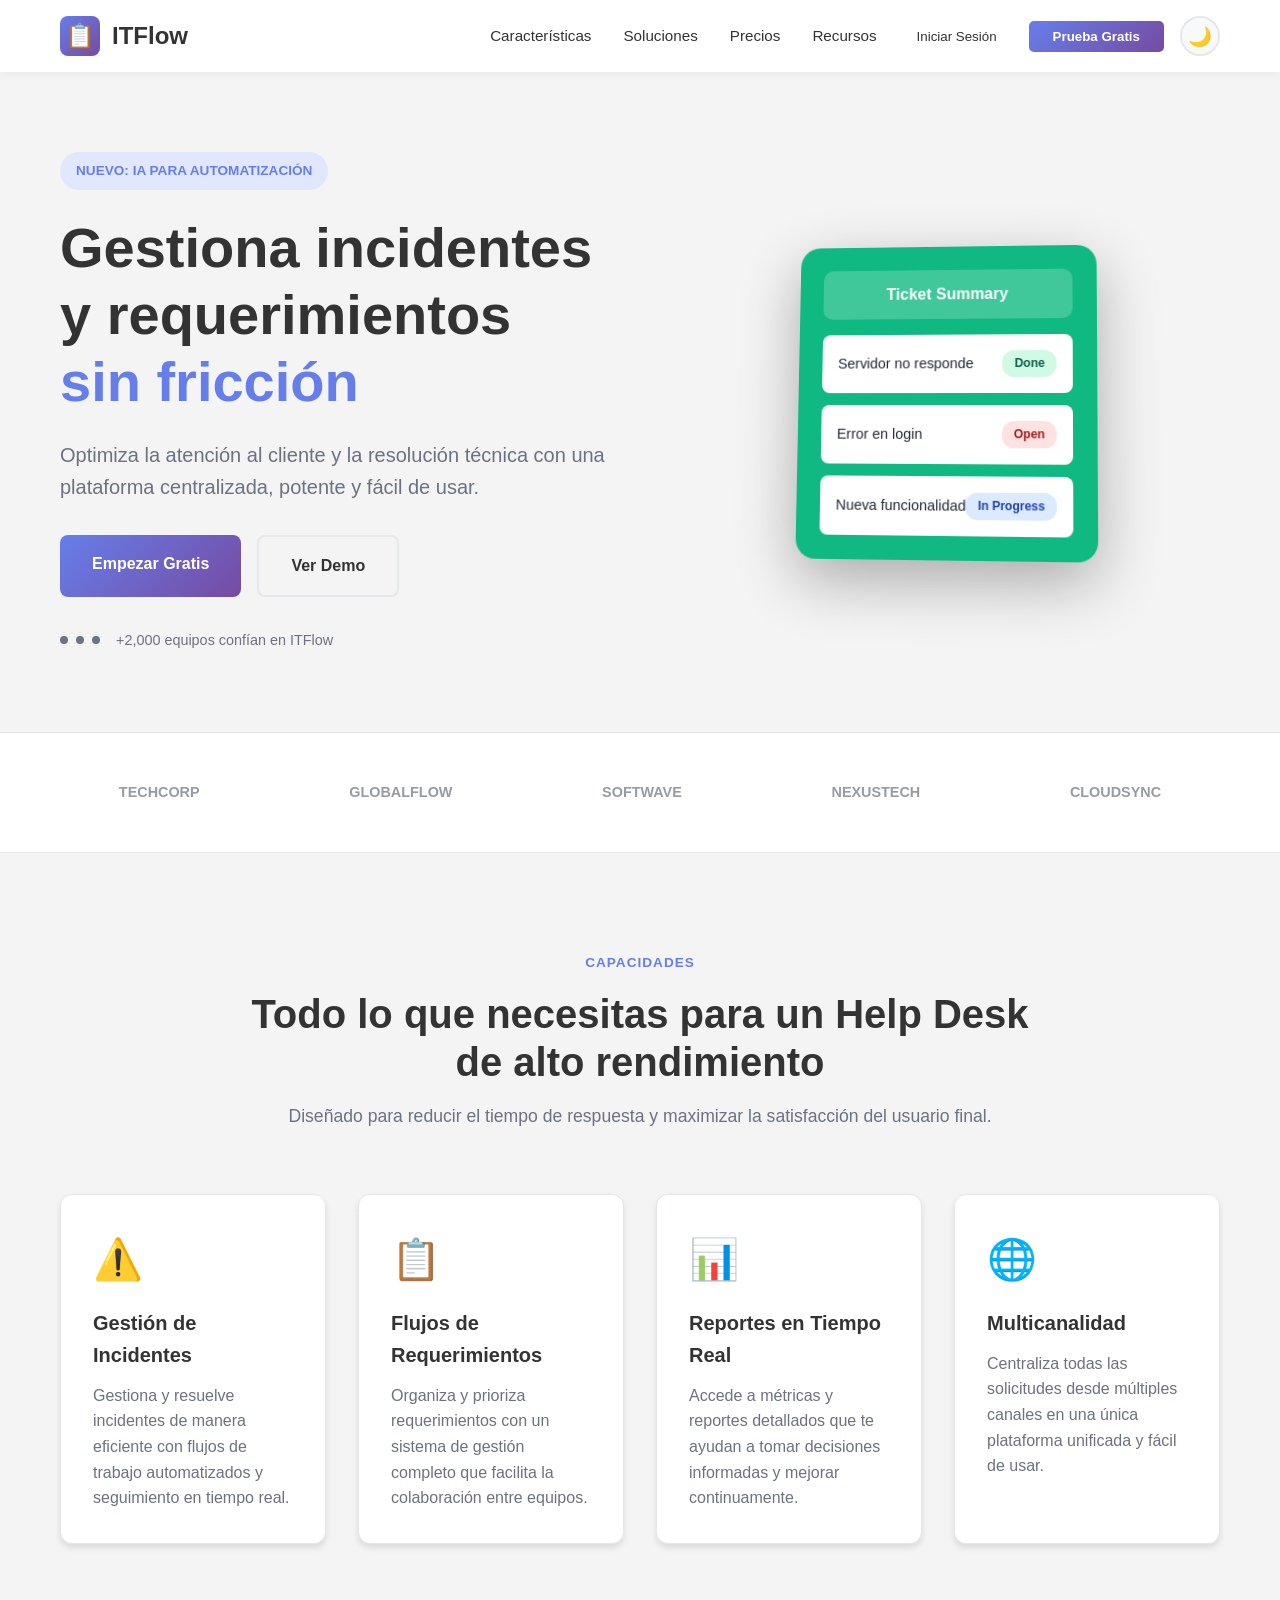
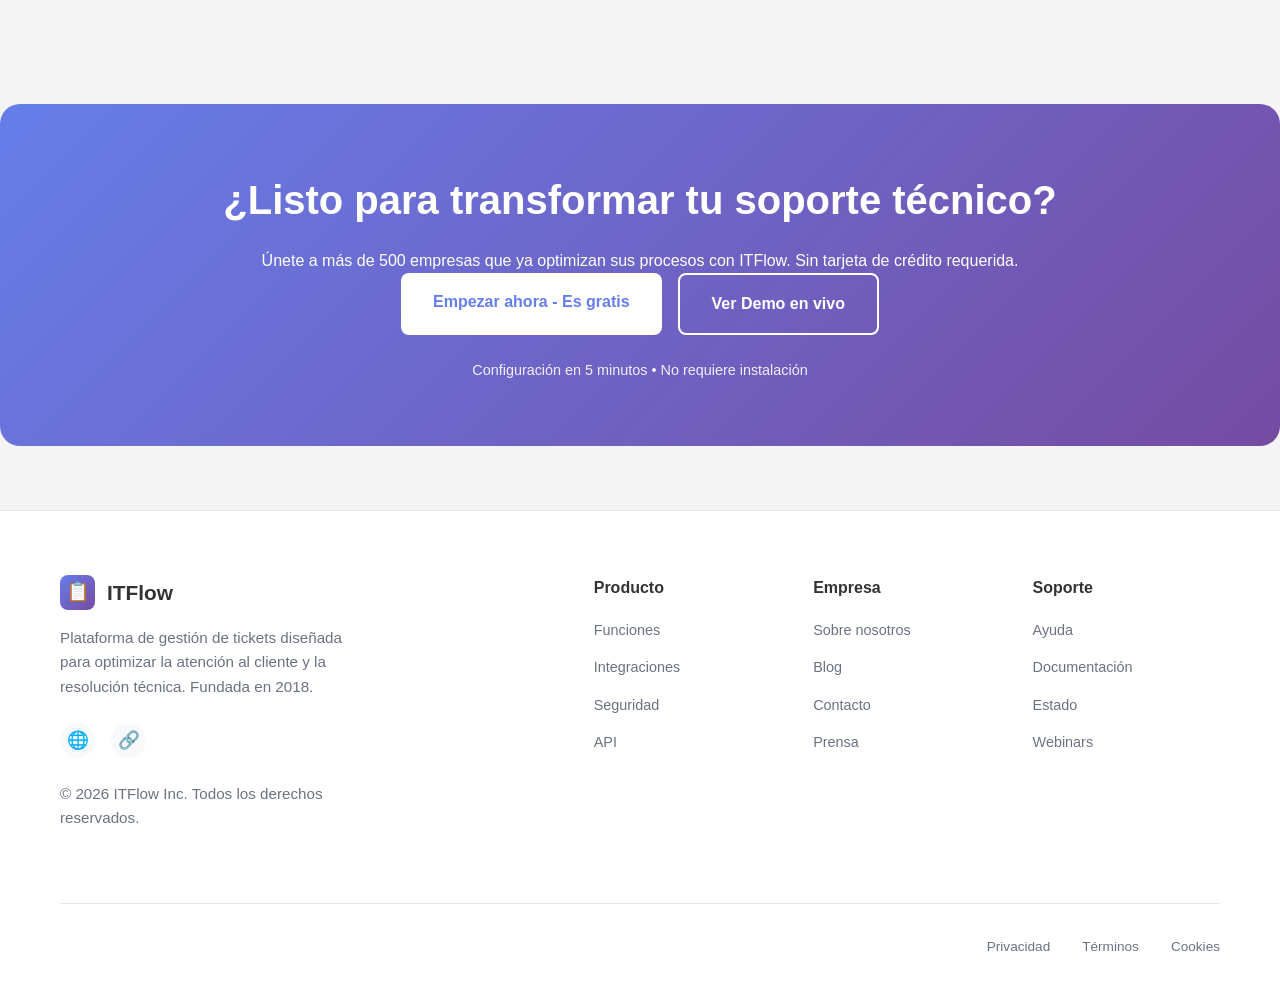
==== index.html @ 1ed4dab4 "first commit" ====
<!DOCTYPE html>
<html lang="es">
<head>
    <!-- Meta tags básicos -->
    <meta charset="UTF-8">
    <meta name="viewport" content="width=device-width, initial-scale=1.0">
    <meta name="description" content="ITFlow - Plataforma de gestión de tickets para incidentes y requerimientos. Optimiza tu soporte técnico con IA y automatización.">
    <meta name="keywords" content="tickets, incidentes, requerimientos, soporte técnico, help desk, itflow">
    <meta name="author" content="ITFlow">
    <title>ITFlow - Gestión de Tickets sin Fricción</title>
    <link rel="stylesheet" href="styles.css">
</head>
<body>
    <!-- Encabezado con menú -->
    <header>
        <div class="container">
            <div class="logo">
                <div class="logo-icon">📋</div>
                <h1>ITFlow</h1>
            </div>
            <nav>
                <ul class="menu">
                    <li><a href="#capacidades">Características</a></li>
                    <li><a href="#soluciones">Soluciones</a></li>
                    <li><a href="#precios">Precios</a></li>
                    <li><a href="#recursos">Recursos</a></li>
                </ul>
                <div class="header-actions">
                    <button class="btn-login">Iniciar Sesión</button>
                    <button class="btn-trial">Prueba Gratis</button>
                    <button id="theme-toggle" class="theme-toggle" aria-label="Cambiar tema">
                        <span id="theme-icon">🌙</span>
                    </button>
                </div>
            </nav>
        </div>
    </header>

    <!-- Cuerpo principal -->
    <main>
        <!-- Sección de inicio/landing -->
        <section id="inicio" class="hero">
            <div class="container">
                <div class="hero-content">
                    <div class="hero-text">
                        <span class="hero-badge">NUEVO: IA PARA AUTOMATIZACIÓN</span>
                        <h1>Gestiona incidentes y requerimientos <span class="highlight">sin fricción</span></h1>
                        <p class="hero-description">Optimiza la atención al cliente y la resolución técnica con una plataforma centralizada, potente y fácil de usar.</p>
                        <div class="hero-buttons">
                            <a href="#precios" class="btn-primary">Empezar Gratis</a>
                            <a href="#soluciones" class="btn-secondary">Ver Demo</a>
                        </div>
                        <div class="hero-testimonial">
                            <div class="testimonial-dots">
                                <span></span><span></span><span></span>
                            </div>
                            <p>+2,000 equipos confían en ITFlow</p>
                        </div>
                    </div>
                    <div class="hero-visual">
                        <div class="mockup-container">
                            <div class="mockup-screen">
                                <div class="mockup-header">Ticket Summary</div>
                                <div class="mockup-content">
                                    <div class="mockup-item">
                                        <span class="mockup-title">Servidor no responde</span>
                                        <span class="mockup-status done">Done</span>
                                    </div>
                                    <div class="mockup-item">
                                        <span class="mockup-title">Error en login</span>
                                        <span class="mockup-status open">Open</span>
                                    </div>
                                    <div class="mockup-item">
                                        <span class="mockup-title">Nueva funcionalidad</span>
                                        <span class="mockup-status in-progress">In Progress</span>
                                    </div>
                                </div>
                            </div>
                        </div>
                    </div>
                </div>
            </div>
        </section>

        <!-- Sección de logos de clientes -->
        <section class="clients-section">
            <div class="container">
                <div class="clients-logos">
                    <span>TECHCORP</span>
                    <span>GLOBALFLOW</span>
                    <span>SOFTWAVE</span>
                    <span>NEXUSTECH</span>
                    <span>CLOUDSYNC</span>
                </div>
            </div>
        </section>

        <!-- Sección de capacidades -->
        <section id="capacidades" class="capabilities-section">
            <div class="container">
                <div class="section-header">
                    <span class="section-label">CAPACIDADES</span>
                    <h2>Todo lo que necesitas para un Help Desk de alto rendimiento</h2>
                    <p class="section-subtitle">Diseñado para reducir el tiempo de respuesta y maximizar la satisfacción del usuario final.</p>
                </div>
                <div class="capabilities-grid">
                    <div class="capability-card">
                        <div class="capability-icon">⚠️</div>
                        <h3>Gestión de Incidentes</h3>
                        <p>Gestiona y resuelve incidentes de manera eficiente con flujos de trabajo automatizados y seguimiento en tiempo real.</p>
                    </div>
                    <div class="capability-card">
                        <div class="capability-icon">📋</div>
                        <h3>Flujos de Requerimientos</h3>
                        <p>Organiza y prioriza requerimientos con un sistema de gestión completo que facilita la colaboración entre equipos.</p>
                    </div>
                    <div class="capability-card">
                        <div class="capability-icon">📊</div>
                        <h3>Reportes en Tiempo Real</h3>
                        <p>Accede a métricas y reportes detallados que te ayudan a tomar decisiones informadas y mejorar continuamente.</p>
                    </div>
                    <div class="capability-card">
                        <div class="capability-icon">🌐</div>
                        <h3>Multicanalidad</h3>
                        <p>Centraliza todas las solicitudes desde múltiples canales en una única plataforma unificada y fácil de usar.</p>
                    </div>
                </div>
            </div>
        </section>

        <!-- Banner CTA -->
        <section class="cta-banner">
            <div class="container">
                <h2>¿Listo para transformar tu soporte técnico?</h2>
                <p>Únete a más de 500 empresas que ya optimizan sus procesos con ITFlow. Sin tarjeta de crédito requerida.</p>
                <div class="cta-buttons">
                    <a href="#precios" class="btn-cta-primary">Empezar ahora - Es gratis</a>
                    <a href="#soluciones" class="btn-cta-secondary">Ver Demo en vivo</a>
                </div>
                <p class="cta-note">Configuración en 5 minutos • No requiere instalación</p>
            </div>
        </section>

    </main>

    <!-- Pie de página -->
    <footer>
        <div class="container">
            <div class="footer-content">
                <div class="footer-brand">
                    <div class="footer-logo">
                        <div class="logo-icon">📋</div>
                        <h3>ITFlow</h3>
                    </div>
                    <p>Plataforma de gestión de tickets diseñada para optimizar la atención al cliente y la resolución técnica. Fundada en 2018.</p>
                    <div class="footer-social">
                        <span>🌐</span>
                        <span>🔗</span>
                    </div>
                    <p class="footer-copyright">&copy; <span id="current-year">2024</span> ITFlow Inc. Todos los derechos reservados.</p>
                </div>
                <div class="footer-links">
                    <div class="footer-column">
                        <h4>Producto</h4>
                        <ul>
                            <li><a href="#capacidades">Funciones</a></li>
                            <li><a href="#soluciones">Integraciones</a></li>
                            <li><a href="#precios">Seguridad</a></li>
                            <li><a href="#recursos">API</a></li>
                        </ul>
                    </div>
                    <div class="footer-column">
                        <h4>Empresa</h4>
                        <ul>
                            <li><a href="#inicio">Sobre nosotros</a></li>
                            <li><a href="#soluciones">Blog</a></li>
                            <li><a href="#precios">Contacto</a></li>
                            <li><a href="#recursos">Prensa</a></li>
                        </ul>
                    </div>
                    <div class="footer-column">
                        <h4>Soporte</h4>
                        <ul>
                            <li><a href="#inicio">Ayuda</a></li>
                            <li><a href="#soluciones">Documentación</a></li>
                            <li><a href="#recursos">Estado</a></li>
                            <li><a href="#soluciones">Webinars</a></li>
                        </ul>
                    </div>
                </div>
            </div>
            <div class="footer-bottom">
                <a href="#">Privacidad</a>
                <a href="#">Términos</a>
                <a href="#">Cookies</a>
            </div>
        </div>
    </footer>
    <script src="theme.js"></script>
</body>
</html>
---- styles.css ----
/* Reset y estilos básicos */
* {
    margin: 0;
    padding: 0;
    box-sizing: border-box;
}

/* Variables CSS para tema claro (light) */
:root {
    --bg-primary: #f4f4f4;
    --bg-secondary: #ffffff;
    --bg-tertiary: #f8f9fa;
    --text-primary: #333333;
    --text-secondary: #6b7280;
    --border-color: #e5e7eb;
    --shadow: rgba(0, 0, 0, 0.1);
    --header-gradient: linear-gradient(135deg, #667eea 0%, #764ba2 100%);
    --card-bg: #f8f9fa;
    --table-header-bg: linear-gradient(135deg, #667eea 0%, #764ba2 100%);
    --table-row-even: #f9fafb;
    --table-row-hover: #f3f4f6;
    --table-footer-bg: #f3f4f6;
}

/* Variables CSS para tema oscuro (dark) */
body.dark-mode {
    --bg-primary: #1a1a1a;
    --bg-secondary: #2d2d2d;
    --bg-tertiary: #3a3a3a;
    --text-primary: #e5e5e5;
    --text-secondary: #a0a0a0;
    --border-color: #404040;
    --shadow: rgba(0, 0, 0, 0.5);
    --header-gradient: linear-gradient(135deg, #4c1d95 0%, #581c87 100%);
    --card-bg: #2d2d2d;
    --table-header-bg: linear-gradient(135deg, #4c1d95 0%, #581c87 100%);
    --table-row-even: #252525;
    --table-row-hover: #353535;
    --table-footer-bg: #252525;
}

body {
    font-family: 'Segoe UI', Tahoma, Geneva, Verdana, sans-serif;
    line-height: 1.6;
    color: var(--text-primary);
    background-color: var(--bg-primary);
    transition: background-color 0.3s ease, color 0.3s ease;
}

.container {
    max-width: 1200px;
    margin: 0 auto;
    padding: 0 20px;
}

/* Encabezado con menú */
header {
    background: white;
    color: var(--text-primary);
    padding: 1rem 0;
    box-shadow: 0 2px 10px rgba(0, 0, 0, 0.05);
    position: sticky;
    top: 0;
    z-index: 1000;
    transition: background 0.3s ease, box-shadow 0.3s ease;
}

body.dark-mode header {
    background: var(--bg-secondary);
    box-shadow: 0 2px 10px rgba(0, 0, 0, 0.3);
}

header .container {
    display: flex;
    justify-content: space-between;
    align-items: center;
}

.logo {
    display: flex;
    align-items: center;
    gap: 0.75rem;
}

.logo-icon {
    width: 40px;
    height: 40px;
    background: linear-gradient(135deg, #667eea 0%, #764ba2 100%);
    border-radius: 8px;
    display: flex;
    align-items: center;
    justify-content: center;
    font-size: 1.5rem;
    color: white;
}

.logo h1 {
    font-size: 1.5rem;
    font-weight: 700;
    color: var(--text-primary);
    margin: 0;
}

nav {
    display: flex;
    align-items: center;
    gap: 1.5rem;
}

nav ul.menu {
    list-style: none;
    display: flex;
    gap: 2rem;
    margin: 0;
}

nav ul.menu li {
    display: inline-block;
}

nav ul.menu li a {
    color: var(--text-primary);
    text-decoration: none;
    font-weight: 500;
    font-size: 0.95rem;
    transition: color 0.3s;
}

nav ul.menu li a:hover {
    color: #667eea;
}

.header-actions {
    display: flex;
    align-items: center;
    gap: 1rem;
}

.btn-login {
    background: transparent;
    color: var(--text-primary);
    border: none;
    padding: 0.5rem 1rem;
    font-weight: 500;
    cursor: pointer;
    border-radius: 5px;
    transition: background-color 0.3s;
}

.btn-login:hover {
    background-color: var(--bg-tertiary);
}

.btn-trial {
    background: linear-gradient(135deg, #667eea 0%, #764ba2 100%);
    color: white;
    border: none;
    padding: 0.5rem 1.5rem;
    font-weight: 600;
    cursor: pointer;
    border-radius: 5px;
    transition: opacity 0.3s;
}

.btn-trial:hover {
    opacity: 0.9;
}

/* Botón de cambio de tema */
.theme-toggle {
    background: var(--bg-tertiary);
    border: 2px solid var(--border-color);
    color: var(--text-primary);
    border-radius: 50%;
    width: 40px;
    height: 40px;
    font-size: 1.2rem;
    cursor: pointer;
    display: flex;
    align-items: center;
    justify-content: center;
    transition: all 0.3s ease;
}

.theme-toggle:hover {
    background: var(--bg-primary);
    transform: scale(1.1);
}

.theme-toggle:active {
    transform: scale(0.95);
}

/* Cuerpo principal */
main {
    min-height: calc(100vh - 200px);
}

/* Sección Hero/Landing */
.hero {
    background: var(--bg-primary);
    padding: 5rem 0;
    transition: background 0.3s ease;
}

.hero-content {
    display: grid;
    grid-template-columns: 1fr 1fr;
    gap: 4rem;
    align-items: center;
}

.hero-text {
    text-align: left;
}

.hero-badge {
    display: inline-block;
    background: #e0e7ff;
    color: #667eea;
    padding: 0.5rem 1rem;
    border-radius: 20px;
    font-size: 0.85rem;
    font-weight: 600;
    margin-bottom: 1.5rem;
}

body.dark-mode .hero-badge {
    background: #4c1d95;
    color: #a78bfa;
}

.hero h1 {
    font-size: 3.5rem;
    font-weight: 800;
    line-height: 1.2;
    margin-bottom: 1.5rem;
    color: var(--text-primary);
}

.hero h1 .highlight {
    color: #667eea;
    display: block;
}

body.dark-mode .hero h1 .highlight {
    color: #a78bfa;
}

.hero-description {
    font-size: 1.25rem;
    color: var(--text-secondary);
    margin-bottom: 2rem;
    line-height: 1.6;
}

.hero-buttons {
    display: flex;
    gap: 1rem;
    margin-bottom: 2rem;
}

.btn-primary {
    display: inline-block;
    background: linear-gradient(135deg, #667eea 0%, #764ba2 100%);
    color: white;
    padding: 1rem 2rem;
    text-decoration: none;
    border-radius: 8px;
    font-weight: 600;
    transition: opacity 0.3s, transform 0.3s;
}

.btn-primary:hover {
    opacity: 0.9;
    transform: translateY(-2px);
}

.btn-secondary {
    display: inline-block;
    background: transparent;
    color: var(--text-primary);
    border: 2px solid var(--border-color);
    padding: 1rem 2rem;
    text-decoration: none;
    border-radius: 8px;
    font-weight: 600;
    transition: border-color 0.3s, background-color 0.3s;
}

.btn-secondary:hover {
    border-color: #667eea;
    background-color: var(--bg-tertiary);
}

.hero-testimonial {
    display: flex;
    align-items: center;
    gap: 1rem;
    color: var(--text-secondary);
    font-size: 0.9rem;
}

.testimonial-dots {
    display: flex;
    gap: 0.5rem;
}

.testimonial-dots span {
    width: 8px;
    height: 8px;
    border-radius: 50%;
    background: var(--text-secondary);
}

/* Hero Visual - Mockup */
.hero-visual {
    display: flex;
    justify-content: center;
    align-items: center;
}

.mockup-container {
    perspective: 1000px;
}

.mockup-screen {
    background: #10b981;
    border-radius: 20px;
    padding: 1.5rem;
    transform: rotateY(-5deg) rotateX(5deg);
    box-shadow: 0 20px 60px rgba(0, 0, 0, 0.3);
    width: 100%;
    max-width: 400px;
}

.mockup-header {
    background: rgba(255, 255, 255, 0.2);
    color: white;
    padding: 0.75rem;
    border-radius: 10px;
    font-weight: 600;
    margin-bottom: 1rem;
    text-align: center;
}

.mockup-content {
    display: flex;
    flex-direction: column;
    gap: 0.75rem;
}

.mockup-item {
    background: white;
    padding: 1rem;
    border-radius: 8px;
    display: flex;
    justify-content: space-between;
    align-items: center;
}

.mockup-title {
    font-weight: 500;
    color: #1f2937;
    font-size: 0.9rem;
}

.mockup-status {
    padding: 0.25rem 0.75rem;
    border-radius: 12px;
    font-size: 0.75rem;
    font-weight: 600;
}

.mockup-status.done {
    background: #d1fae5;
    color: #065f46;
}

.mockup-status.open {
    background: #fee2e2;
    color: #991b1b;
}

.mockup-status.in-progress {
    background: #dbeafe;
    color: #1e40af;
}

/* Sección de clientes */
.clients-section {
    padding: 3rem 0;
    background: var(--bg-secondary);
    border-top: 1px solid var(--border-color);
    border-bottom: 1px solid var(--border-color);
    transition: background 0.3s ease;
}

.clients-logos {
    display: flex;
    justify-content: space-around;
    align-items: center;
    flex-wrap: wrap;
    gap: 2rem;
}

.clients-logos span {
    color: var(--text-secondary);
    font-weight: 600;
    font-size: 0.9rem;
    opacity: 0.7;
    transition: opacity 0.3s;
}

.clients-logos span:hover {
    opacity: 1;
}

/* Sección de capacidades */
.capabilities-section {
    padding: 6rem 0;
    background: var(--bg-primary);
    transition: background 0.3s ease;
}

.section-header {
    text-align: center;
    max-width: 800px;
    margin: 0 auto 4rem;
}

.section-label {
    display: inline-block;
    color: #667eea;
    font-weight: 700;
    font-size: 0.85rem;
    letter-spacing: 1px;
    margin-bottom: 1rem;
    text-transform: uppercase;
}

body.dark-mode .section-label {
    color: #a78bfa;
}

.section-header h2 {
    font-size: 2.5rem;
    font-weight: 800;
    color: var(--text-primary);
    margin-bottom: 1rem;
    line-height: 1.2;
}

.section-subtitle {
    font-size: 1.1rem;
    color: var(--text-secondary);
    line-height: 1.6;
}

.capabilities-grid {
    display: grid;
    grid-template-columns: repeat(auto-fit, minmax(250px, 1fr));
    gap: 2rem;
}

.capability-card {
    background: var(--bg-secondary);
    padding: 2rem;
    border-radius: 12px;
    box-shadow: 0 4px 6px var(--shadow);
    transition: transform 0.3s, box-shadow 0.3s;
    border: 1px solid var(--border-color);
}

.capability-card:hover {
    transform: translateY(-5px);
    box-shadow: 0 8px 20px var(--shadow);
}

.capability-icon {
    font-size: 2.5rem;
    margin-bottom: 1rem;
}

.capability-card h3 {
    font-size: 1.25rem;
    font-weight: 700;
    color: var(--text-primary);
    margin-bottom: 0.75rem;
}

.capability-card p {
    color: var(--text-secondary);
    line-height: 1.6;
}

/* Banner CTA */
.cta-banner {
    background: linear-gradient(135deg, #667eea 0%, #764ba2 100%);
    color: white;
    padding: 4rem 0;
    text-align: center;
    margin: 4rem 0;
    border-radius: 20px;
    transition: background 0.3s ease;
}

body.dark-mode .cta-banner {
    background: linear-gradient(135deg, #4c1d95 0%, #581c87 100%);
}

.cta-banner h2 {
    font-size: 2.5rem;
    font-weight: 800;
    margin-bottom: 1rem;
}

.cta-banner > p {
    font-size: 1.1rem;
    margin-bottom: 2rem;
    opacity: 0.95;
}

.cta-buttons {
    display: flex;
    gap: 1rem;
    justify-content: center;
    margin-bottom: 1.5rem;
}

.btn-cta-primary {
    background: white;
    color: #667eea;
    padding: 1rem 2rem;
    border-radius: 8px;
    text-decoration: none;
    font-weight: 600;
    transition: transform 0.3s, opacity 0.3s;
}

.btn-cta-primary:hover {
    transform: translateY(-2px);
    opacity: 0.95;
}

.btn-cta-secondary {
    background: transparent;
    color: white;
    border: 2px solid white;
    padding: 1rem 2rem;
    border-radius: 8px;
    text-decoration: none;
    font-weight: 600;
    transition: background 0.3s, color 0.3s;
}

.btn-cta-secondary:hover {
    background: white;
    color: #667eea;
}

.cta-note {
    font-size: 0.9rem;
    opacity: 0.9;
    margin-top: 1rem;
}

/* Sección de información */
.info-section {
    padding: 4rem 0;
    background-color: var(--bg-secondary);
    transition: background-color 0.3s ease;
}

.info-section h2 {
    text-align: center;
    font-size: 2rem;
    margin-bottom: 3rem;
    color: #667eea;
    transition: color 0.3s ease;
}

body.dark-mode .info-section h2 {
    color: #a78bfa;
}

.cards {
    display: grid;
    grid-template-columns: repeat(auto-fit, minmax(300px, 1fr));
    gap: 2rem;
}

.card {
    background-color: var(--card-bg);
    padding: 2rem;
    border-radius: 10px;
    box-shadow: 0 4px 6px var(--shadow);
    transition: transform 0.3s, background-color 0.3s ease, box-shadow 0.3s ease;
    border: 1px solid var(--border-color);
}

.card:hover {
    transform: translateY(-5px);
}

.card h3 {
    color: #667eea;
    margin-bottom: 1rem;
    font-size: 1.5rem;
    transition: color 0.3s ease;
}

body.dark-mode .card h3 {
    color: #a78bfa;
}

.card ul {
    margin-top: 1rem;
    padding-left: 1.5rem;
}

.card ul li {
    margin-bottom: 0.5rem;
}

/* Sección de formulario */
.form-section {
    padding: 4rem 0;
    background-color: var(--bg-primary);
    transition: background-color 0.3s ease;
}

.form-section h2 {
    text-align: center;
    font-size: 2rem;
    margin-bottom: 2rem;
    color: #667eea;
    transition: color 0.3s ease;
}

body.dark-mode .form-section h2 {
    color: #a78bfa;
}

.ticket-form {
    max-width: 700px;
    margin: 0 auto;
    background-color: var(--bg-secondary);
    padding: 2rem;
    border-radius: 10px;
    box-shadow: 0 4px 6px var(--shadow);
    transition: background-color 0.3s ease, box-shadow 0.3s ease;
    border: 1px solid var(--border-color);
}

.form-group {
    margin-bottom: 1.5rem;
}

.form-group label {
    display: block;
    margin-bottom: 0.5rem;
    font-weight: 600;
    color: var(--text-primary);
    transition: color 0.3s ease;
}

.form-group input[type="text"],
.form-group input[type="email"],
.form-group input[type="date"],
.form-group input[type="file"],
.form-group select,
.form-group textarea {
    width: 100%;
    padding: 0.75rem;
    border: 2px solid var(--border-color);
    border-radius: 5px;
    font-size: 1rem;
    font-family: inherit;
    transition: border-color 0.3s, background-color 0.3s ease, color 0.3s ease;
    background-color: var(--bg-secondary);
    color: var(--text-primary);
}

.form-group input:focus,
.form-group select:focus,
.form-group textarea:focus {
    outline: none;
    border-color: #667eea;
}

body.dark-mode .form-group input:focus,
body.dark-mode .form-group select:focus,
body.dark-mode .form-group textarea:focus {
    border-color: #a78bfa;
}

.form-group textarea {
    resize: vertical;
}

.form-group input[type="checkbox"] {
    width: auto;
    margin-right: 0.5rem;
}

.form-buttons {
    display: flex;
    gap: 1rem;
    justify-content: center;
    margin-top: 2rem;
}

.btn-submit {
    background-color: #667eea;
    color: white;
    padding: 0.75rem 2rem;
    border: none;
    border-radius: 5px;
    font-size: 1rem;
    font-weight: bold;
    cursor: pointer;
    transition: background-color 0.3s;
}

.btn-submit:hover {
    background-color: #5568d3;
}

.btn-reset {
    background-color: #6b7280;
    color: white;
    padding: 0.75rem 2rem;
    border: none;
    border-radius: 5px;
    font-size: 1rem;
    font-weight: bold;
    cursor: pointer;
    transition: background-color 0.3s;
}

.btn-reset:hover {
    background-color: #4b5563;
}

/* Sección de tabla */
.table-section {
    padding: 4rem 0;
    background-color: white;
}

.table-section h2 {
    text-align: center;
    font-size: 2rem;
    margin-bottom: 2rem;
    color: #667eea;
}

.tickets-table {
    width: 100%;
    border-collapse: collapse;
    margin: 0 auto;
    background-color: white;
    box-shadow: 0 4px 6px rgba(0,0,0,0.1);
    border-radius: 10px;
    overflow: hidden;
}

.tickets-table thead {
    background: linear-gradient(135deg, #667eea 0%, #764ba2 100%);
    color: white;
}

.tickets-table th {
    padding: 1rem;
    text-align: left;
    font-weight: 600;
    text-transform: uppercase;
    font-size: 0.9rem;
}

.tickets-table tbody tr {
    border-bottom: 1px solid var(--border-color);
    transition: background-color 0.3s;
    background-color: var(--bg-secondary);
}

.tickets-table tbody tr:hover {
    background-color: var(--table-row-hover) !important;
}

.tickets-table tbody tr:nth-child(even) {
    background-color: var(--table-row-even);
}

.tickets-table tbody tr:nth-child(even):hover {
    background-color: var(--table-row-hover) !important;
}

.tickets-table td {
    padding: 1rem;
    color: var(--text-primary);
    transition: color 0.3s ease;
}

.tickets-table tfoot {
    background-color: var(--table-footer-bg);
    font-weight: bold;
    transition: background-color 0.3s ease;
}

.tickets-table tfoot td {
    text-align: center;
    color: #667eea;
    transition: color 0.3s ease;
}

body.dark-mode .tickets-table tfoot td {
    color: #a78bfa;
}

/* Clases para prioridades */
.prioridad-critica {
    color: #dc2626;
    font-weight: bold;
}

.prioridad-alta {
    color: #ea580c;
    font-weight: bold;
}

.prioridad-media {
    color: #ca8a04;
    font-weight: bold;
}

.prioridad-baja {
    color: #16a34a;
    font-weight: bold;
}

/* Clases para estados */
.estado-abierto {
    background-color: #fef3c7;
    color: #92400e;
    padding: 0.25rem 0.75rem;
    border-radius: 20px;
    display: inline-block;
    font-weight: 600;
}

.estado-en-proceso {
    background-color: #dbeafe;
    color: #1e40af;
    padding: 0.25rem 0.75rem;
    border-radius: 20px;
    display: inline-block;
    font-weight: 600;
}

.estado-resuelto {
    background-color: #d1fae5;
    color: #065f46;
    padding: 0.25rem 0.75rem;
    border-radius: 20px;
    display: inline-block;
    font-weight: 600;
}

.estado-pendiente {
    background-color: #f3f4f6;
    color: #374151;
    padding: 0.25rem 0.75rem;
    border-radius: 20px;
    display: inline-block;
    font-weight: 600;
}

body.dark-mode .estado-pendiente {
    background-color: #404040;
    color: #d1d5db;
}

/* Sección multimedia */
.multimedia-section {
    padding: 4rem 0;
    background-color: var(--bg-primary);
    transition: background-color 0.3s ease;
}

.multimedia-section h2 {
    text-align: center;
    font-size: 2rem;
    margin-bottom: 2rem;
    color: #667eea;
    transition: color 0.3s ease;
}

body.dark-mode .multimedia-section h2 {
    color: #a78bfa;
}

.multimedia-content {
    display: grid;
    grid-template-columns: repeat(auto-fit, minmax(300px, 1fr));
    gap: 2rem;
}

.media-item {
    background-color: var(--bg-secondary);
    padding: 2rem;
    border-radius: 10px;
    box-shadow: 0 4px 6px var(--shadow);
    text-align: center;
    transition: background-color 0.3s ease, box-shadow 0.3s ease;
    border: 1px solid var(--border-color);
}

.media-item h3 {
    color: #667eea;
    margin-bottom: 1rem;
    transition: color 0.3s ease;
}

body.dark-mode .media-item h3 {
    color: #a78bfa;
}

.media-image {
    width: 100%;
    max-width: 400px;
    height: auto;
    border-radius: 10px;
    margin: 1rem 0;
    box-shadow: 0 4px 6px rgba(0,0,0,0.1);
}

.media-video {
    width: 100%;
    max-width: 400px;
    height: auto;
    border-radius: 10px;
    margin: 1rem 0;
    box-shadow: 0 4px 6px rgba(0,0,0,0.1);
}

.media-audio {
    width: 100%;
    max-width: 400px;
    margin: 1rem 0;
}

.media-item p {
    margin-top: 1rem;
    color: var(--text-secondary);
    transition: color 0.3s ease;
}

/* Pie de página */
footer {
    background: var(--bg-secondary);
    color: var(--text-primary);
    padding: 4rem 0 2rem;
    margin-top: 4rem;
    border-top: 1px solid var(--border-color);
    transition: background 0.3s ease;
}

.footer-content {
    display: grid;
    grid-template-columns: 1.5fr 2fr;
    gap: 4rem;
    margin-bottom: 3rem;
}

.footer-brand {
    max-width: 300px;
}

.footer-logo {
    display: flex;
    align-items: center;
    gap: 0.75rem;
    margin-bottom: 1rem;
}

.footer-logo .logo-icon {
    width: 35px;
    height: 35px;
    background: linear-gradient(135deg, #667eea 0%, #764ba2 100%);
    border-radius: 8px;
    display: flex;
    align-items: center;
    justify-content: center;
    font-size: 1.2rem;
    color: white;
}

.footer-logo h3 {
    font-size: 1.3rem;
    font-weight: 700;
    color: var(--text-primary);
    margin: 0;
}

.footer-brand > p {
    color: var(--text-secondary);
    line-height: 1.6;
    margin-bottom: 1.5rem;
    font-size: 0.95rem;
}

.footer-social {
    display: flex;
    gap: 1rem;
    margin-bottom: 1.5rem;
}

.footer-social span {
    width: 35px;
    height: 35px;
    border-radius: 50%;
    background: var(--bg-tertiary);
    display: flex;
    align-items: center;
    justify-content: center;
    cursor: pointer;
    transition: background 0.3s;
    font-size: 1.1rem;
}

.footer-social span:hover {
    background: var(--border-color);
}

.footer-copyright {
    color: var(--text-secondary);
    font-size: 0.85rem;
    margin: 0;
}

.footer-links {
    display: grid;
    grid-template-columns: repeat(3, 1fr);
    gap: 2rem;
}

.footer-column h4 {
    font-size: 1rem;
    font-weight: 700;
    color: var(--text-primary);
    margin-bottom: 1rem;
}

.footer-column ul {
    list-style: none;
}

.footer-column ul li {
    margin-bottom: 0.75rem;
}

.footer-column ul li a {
    color: var(--text-secondary);
    text-decoration: none;
    font-size: 0.9rem;
    transition: color 0.3s;
}

.footer-column ul li a:hover {
    color: #667eea;
}

body.dark-mode .footer-column ul li a:hover {
    color: #a78bfa;
}

.footer-bottom {
    display: flex;
    justify-content: flex-end;
    gap: 2rem;
    padding-top: 2rem;
    border-top: 1px solid var(--border-color);
}

.footer-bottom a {
    color: var(--text-secondary);
    text-decoration: none;
    font-size: 0.85rem;
    transition: color 0.3s;
}

.footer-bottom a:hover {
    color: #667eea;
}

body.dark-mode .footer-bottom a:hover {
    color: #a78bfa;
}

/* Responsive Design */
@media (max-width: 968px) {
    .hero-content {
        grid-template-columns: 1fr;
        text-align: center;
    }

    .hero-text {
        text-align: center;
    }

    .hero h1 {
        font-size: 2.5rem;
    }

    .footer-content {
        grid-template-columns: 1fr;
    }

    .footer-links {
        grid-template-columns: repeat(2, 1fr);
    }

    .capabilities-grid {
        grid-template-columns: repeat(2, 1fr);
    }

    .cta-buttons {
        flex-direction: column;
        align-items: center;
    }

    .btn-cta-primary,
    .btn-cta-secondary {
        width: 100%;
        max-width: 300px;
    }
}

@media (max-width: 768px) {
    header .container {
        flex-wrap: wrap;
    }

    nav {
        width: 100%;
        justify-content: space-between;
        margin-top: 1rem;
    }

    nav ul.menu {
        display: none;
    }

    .header-actions {
        gap: 0.5rem;
    }

    .btn-login,
    .btn-trial {
        font-size: 0.85rem;
        padding: 0.4rem 1rem;
    }

    .hero {
        padding: 3rem 0;
    }

    .hero h1 {
        font-size: 2rem;
    }

    .hero-description {
        font-size: 1rem;
    }

    .hero-buttons {
        flex-direction: column;
    }

    .hero-buttons a {
        width: 100%;
        text-align: center;
    }

    .clients-logos {
        flex-direction: column;
        gap: 1rem;
    }

    .section-header h2 {
        font-size: 2rem;
    }

    .capabilities-grid {
        grid-template-columns: 1fr;
    }

    .footer-links {
        grid-template-columns: 1fr;
    }

    .footer-bottom {
        flex-direction: column;
        align-items: flex-start;
        gap: 1rem;
    }

    .tickets-table {
        font-size: 0.9rem;
    }

    .tickets-table th,
    .tickets-table td {
        padding: 0.5rem;
    }

    .form-buttons {
        flex-direction: column;
    }

    .btn-submit,
    .btn-reset {
        width: 100%;
    }

    .cta-banner h2 {
        font-size: 1.8rem;
    }

    .cta-banner > p {
        font-size: 1rem;
    }
}
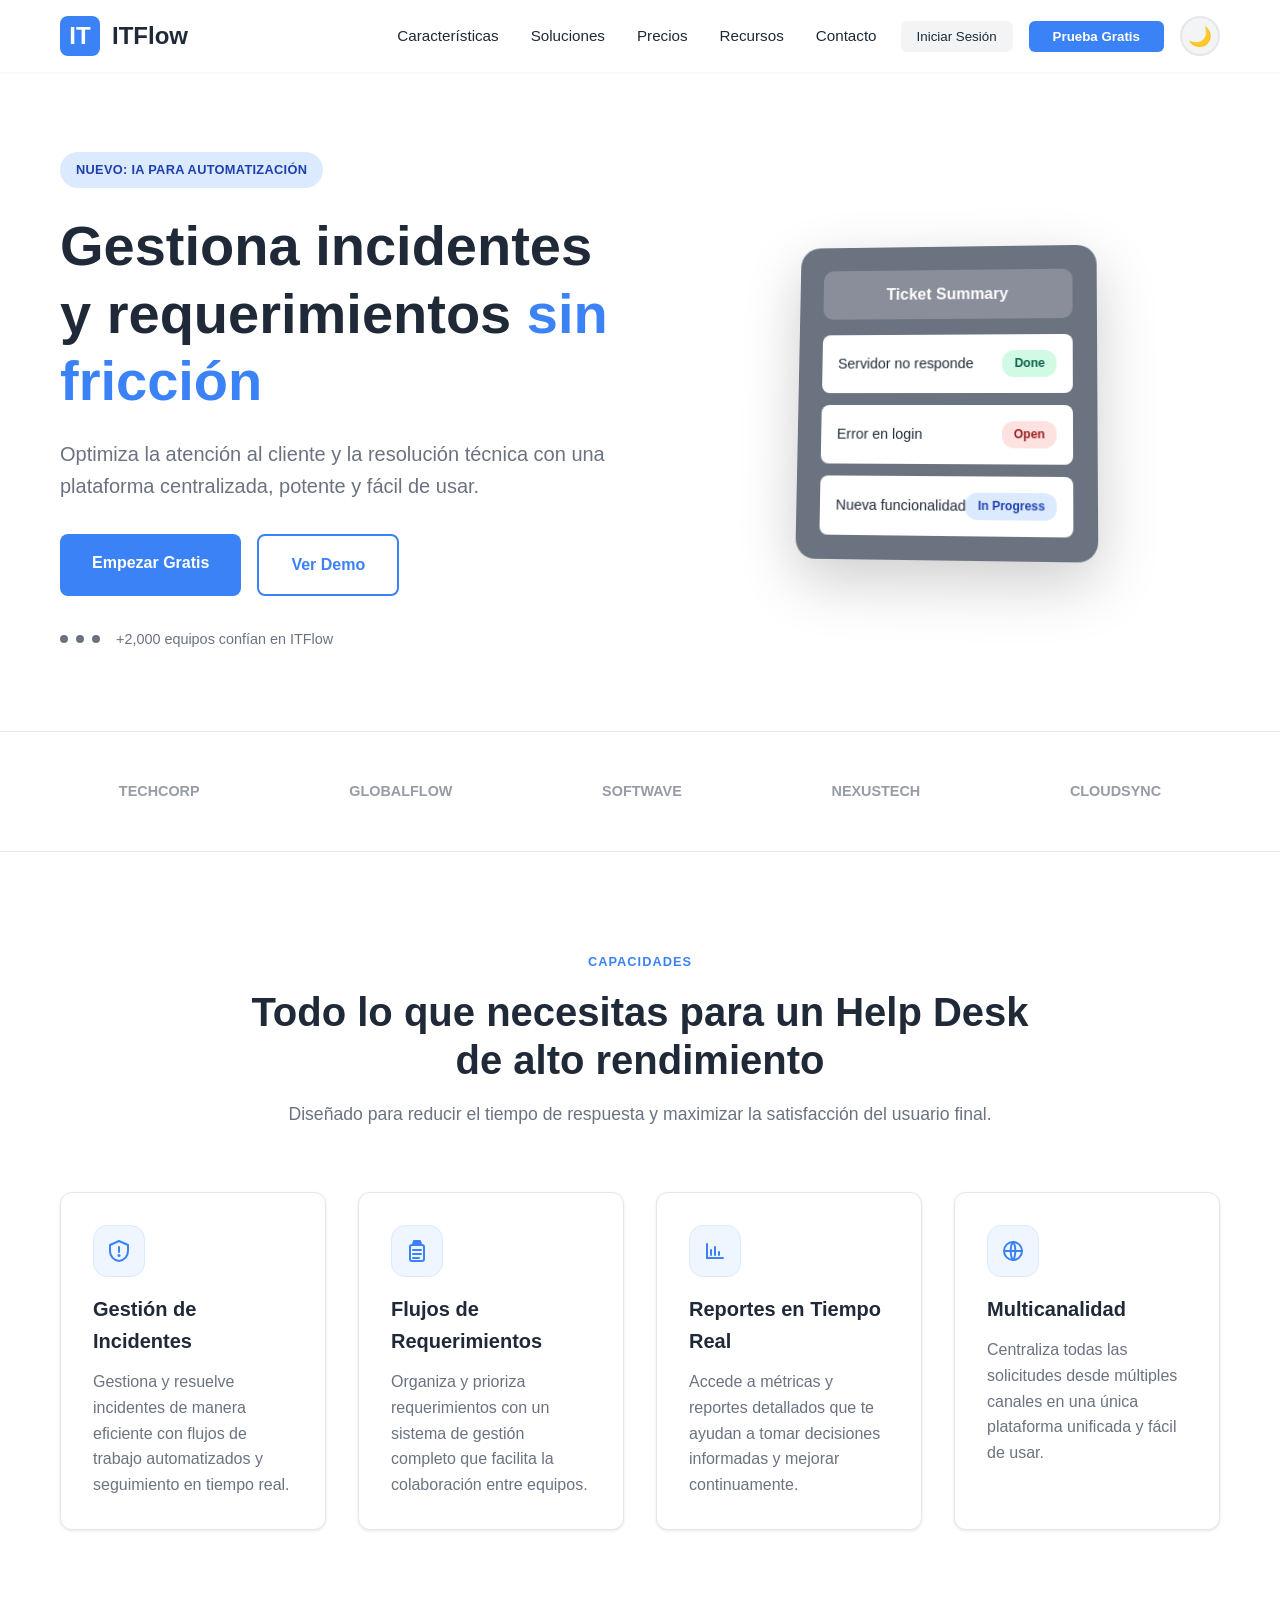
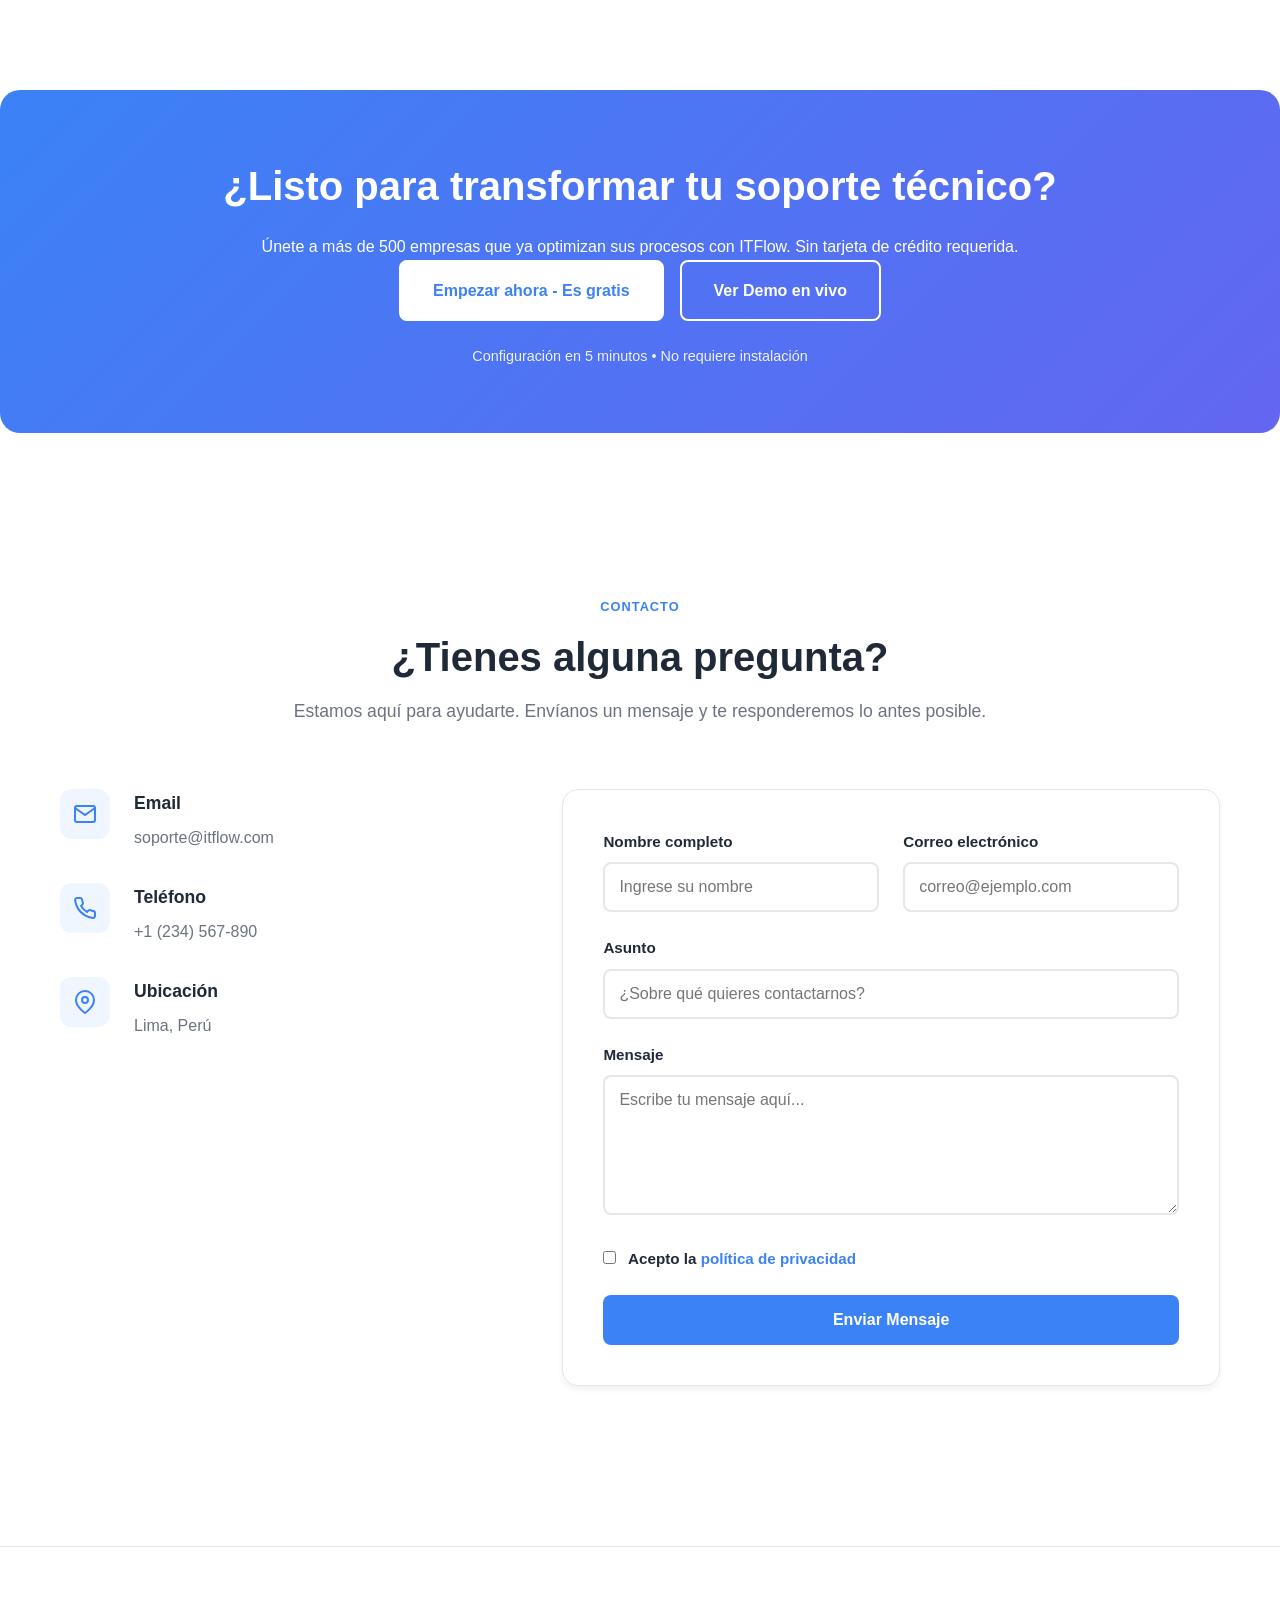
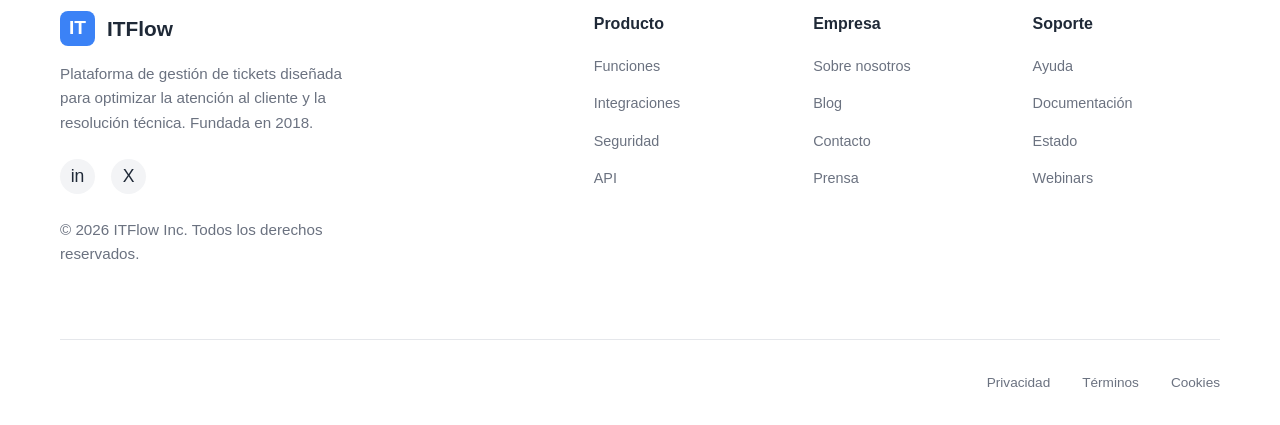
==== commit cd67dcc8: "feat: se agregó fomulario de contacto." ====
--- a/index.html
+++ b/index.html
@@ -1,7 +1,6 @@
 <!DOCTYPE html>
 <html lang="es">
 <head>
-    <!-- Meta tags básicos -->
     <meta charset="UTF-8">
     <meta name="viewport" content="width=device-width, initial-scale=1.0">
     <meta name="description" content="ITFlow - Plataforma de gestión de tickets para incidentes y requerimientos. Optimiza tu soporte técnico con IA y automatización.">
@@ -11,11 +10,10 @@
     <link rel="stylesheet" href="styles.css">
 </head>
 <body>
-    <!-- Encabezado con menú -->
     <header>
         <div class="container">
             <div class="logo">
-                <div class="logo-icon">📋</div>
+                <div class="logo-icon" aria-hidden="true">IT</div>
                 <h1>ITFlow</h1>
             </div>
             <nav>
@@ -24,6 +22,7 @@
                     <li><a href="#soluciones">Soluciones</a></li>
                     <li><a href="#precios">Precios</a></li>
                     <li><a href="#recursos">Recursos</a></li>
+                    <li><a href="#contacto">Contacto</a></li>
                 </ul>
                 <div class="header-actions">
                     <button class="btn-login">Iniciar Sesión</button>
@@ -36,9 +35,7 @@
         </div>
     </header>
 
-    <!-- Cuerpo principal -->
     <main>
-        <!-- Sección de inicio/landing -->
         <section id="inicio" class="hero">
             <div class="container">
                 <div class="hero-content">
@@ -105,22 +102,48 @@
                 </div>
                 <div class="capabilities-grid">
                     <div class="capability-card">
-                        <div class="capability-icon">⚠️</div>
+                        <div class="capability-icon" aria-hidden="true">
+                            <svg viewBox="0 0 24 24" role="img" focusable="false" aria-hidden="true">
+                                <path d="M12 2l9 4v6c0 5-3.5 9.5-9 10-5.5-.5-9-5-9-10V6l9-4z" fill="none" stroke="currentColor" stroke-width="2" stroke-linejoin="round"></path>
+                                <path d="M12 8v5" fill="none" stroke="currentColor" stroke-width="2" stroke-linecap="round"></path>
+                                <path d="M12 16.5h.01" fill="none" stroke="currentColor" stroke-width="3" stroke-linecap="round"></path>
+                            </svg>
+                        </div>
                         <h3>Gestión de Incidentes</h3>
                         <p>Gestiona y resuelve incidentes de manera eficiente con flujos de trabajo automatizados y seguimiento en tiempo real.</p>
                     </div>
                     <div class="capability-card">
-                        <div class="capability-icon">📋</div>
+                        <div class="capability-icon" aria-hidden="true">
+                            <svg viewBox="0 0 24 24" role="img" focusable="false" aria-hidden="true">
+                                <path d="M8 4h8" fill="none" stroke="currentColor" stroke-width="2" stroke-linecap="round"></path>
+                                <path d="M9 2h6v4H9V2z" fill="none" stroke="currentColor" stroke-width="2" stroke-linejoin="round"></path>
+                                <path d="M7 6h10a2 2 0 0 1 2 2v12a2 2 0 0 1-2 2H7a2 2 0 0 1-2-2V8a2 2 0 0 1 2-2z" fill="none" stroke="currentColor" stroke-width="2" stroke-linejoin="round"></path>
+                                <path d="M8 11h8M8 15h8M8 19h6" fill="none" stroke="currentColor" stroke-width="2" stroke-linecap="round"></path>
+                            </svg>
+                        </div>
                         <h3>Flujos de Requerimientos</h3>
                         <p>Organiza y prioriza requerimientos con un sistema de gestión completo que facilita la colaboración entre equipos.</p>
                     </div>
                     <div class="capability-card">
-                        <div class="capability-icon">📊</div>
+                        <div class="capability-icon" aria-hidden="true">
+                            <svg viewBox="0 0 24 24" role="img" focusable="false" aria-hidden="true">
+                                <path d="M4 19V5" fill="none" stroke="currentColor" stroke-width="2" stroke-linecap="round"></path>
+                                <path d="M4 19h16" fill="none" stroke="currentColor" stroke-width="2" stroke-linecap="round"></path>
+                                <path d="M8 16v-5M12 16V8M16 16v-3" fill="none" stroke="currentColor" stroke-width="2" stroke-linecap="round"></path>
+                            </svg>
+                        </div>
                         <h3>Reportes en Tiempo Real</h3>
                         <p>Accede a métricas y reportes detallados que te ayudan a tomar decisiones informadas y mejorar continuamente.</p>
                     </div>
                     <div class="capability-card">
-                        <div class="capability-icon">🌐</div>
+                        <div class="capability-icon" aria-hidden="true">
+                            <svg viewBox="0 0 24 24" role="img" focusable="false" aria-hidden="true">
+                                <path d="M12 21a9 9 0 1 0 0-18 9 9 0 0 0 0 18z" fill="none" stroke="currentColor" stroke-width="2"></path>
+                                <path d="M3 12h18" fill="none" stroke="currentColor" stroke-width="2" stroke-linecap="round"></path>
+                                <path d="M12 3c3 3 3 15 0 18" fill="none" stroke="currentColor" stroke-width="2" stroke-linecap="round"></path>
+                                <path d="M12 3c-3 3-3 15 0 18" fill="none" stroke="currentColor" stroke-width="2" stroke-linecap="round"></path>
+                            </svg>
+                        </div>
                         <h3>Multicanalidad</h3>
                         <p>Centraliza todas las solicitudes desde múltiples canales en una única plataforma unificada y fácil de usar.</p>
                     </div>
@@ -138,6 +161,83 @@
                     <a href="#soluciones" class="btn-cta-secondary">Ver Demo en vivo</a>
                 </div>
                 <p class="cta-note">Configuración en 5 minutos • No requiere instalación</p>
+            </div>
+        </section>
+
+        <!-- Sección de Contacto -->
+        <section id="contacto" class="contact-section">
+            <div class="container">
+                <div class="section-header">
+                    <span class="section-label">CONTACTO</span>
+                    <h2>¿Tienes alguna pregunta?</h2>
+                    <p class="section-subtitle">Estamos aquí para ayudarte. Envíanos un mensaje y te responderemos lo antes posible.</p>
+                </div>
+                <div class="contact-content">
+                    <div class="contact-info">
+                        <div class="info-item">
+                            <div class="info-icon">
+                                <svg viewBox="0 0 24 24" fill="none" stroke="currentColor" stroke-width="2">
+                                    <path d="M4 4h16c1.1 0 2 .9 2 2v12c0 1.1-.9 2-2 2H4c-1.1 0-2-.9-2-2V6c0-1.1.9-2 2-2z"></path>
+                                    <polyline points="22,6 12,13 2,6"></polyline>
+                                </svg>
+                            </div>
+                            <div>
+                                <h3>Email</h3>
+                                <p>soporte@itflow.com</p>
+                            </div>
+                        </div>
+                        <div class="info-item">
+                            <div class="info-icon">
+                                <svg viewBox="0 0 24 24" fill="none" stroke="currentColor" stroke-width="2">
+                                    <path d="M22 16.92v3a2 2 0 0 1-2.18 2 19.79 19.79 0 0 1-8.63-3.07 19.5 19.5 0 0 1-6-6 19.79 19.79 0 0 1-3.07-8.67A2 2 0 0 1 4.11 2h3a2 2 0 0 1 2 1.72 12.84 12.84 0 0 0 .7 2.81 2 2 0 0 1-.45 2.11L8.09 9.91a16 16 0 0 0 6 6l1.27-1.27a2 2 0 0 1 2.11-.45 12.84 12.84 0 0 0 2.81.7A2 2 0 0 1 22 16.92z"></path>
+                                </svg>
+                            </div>
+                            <div>
+                                <h3>Teléfono</h3>
+                                <p>+1 (234) 567-890</p>
+                            </div>
+                        </div>
+                        <div class="info-item">
+                            <div class="info-icon">
+                                <svg viewBox="0 0 24 24" fill="none" stroke="currentColor" stroke-width="2">
+                                    <path d="M21 10c0 7-9 13-9 13s-9-6-9-13a9 9 0 0 1 18 0z"></path>
+                                    <circle cx="12" cy="10" r="3"></circle>
+                                </svg>
+                            </div>
+                            <div>
+                                <h3>Ubicación</h3>
+                                <p>Lima, Perú</p>
+                            </div>
+                        </div>
+                    </div>
+                    <form class="contact-form" action="#" method="POST">
+                        <div class="form-row">
+                            <div class="form-group">
+                                <label for="nombre">Nombre completo</label>
+                                <input type="text" id="nombre" name="nombre" placeholder="Ingrese su nombre" required>
+                            </div>
+                            <div class="form-group">
+                                <label for="email-contacto">Correo electrónico</label>
+                                <input type="email" id="email-contacto" name="email-contacto" placeholder="correo@ejemplo.com" required>
+                            </div>
+                        </div>
+                        <div class="form-group">
+                            <label for="asunto">Asunto</label>
+                            <input type="text" id="asunto" name="asunto" placeholder="¿Sobre qué quieres contactarnos?" required>
+                        </div>
+                        <div class="form-group">
+                            <label for="mensaje">Mensaje</label>
+                            <textarea id="mensaje" name="mensaje" rows="6" placeholder="Escribe tu mensaje aquí..." required></textarea>
+                        </div>
+                        <div class="form-group">
+                            <label>
+                                <input type="checkbox" name="privacidad" required>
+                                Acepto la <a href="#">política de privacidad</a>
+                            </label>
+                        </div>
+                        <button type="submit" class="btn-submit-contact">Enviar Mensaje</button>
+                    </form>
+                </div>
             </div>
         </section>
 
@@ -149,13 +249,13 @@
             <div class="footer-content">
                 <div class="footer-brand">
                     <div class="footer-logo">
-                        <div class="logo-icon">📋</div>
+                        <div class="logo-icon" aria-hidden="true">IT</div>
                         <h3>ITFlow</h3>
                     </div>
                     <p>Plataforma de gestión de tickets diseñada para optimizar la atención al cliente y la resolución técnica. Fundada en 2018.</p>
                     <div class="footer-social">
-                        <span>🌐</span>
-                        <span>🔗</span>
+                        <span aria-hidden="true">in</span>
+                        <span aria-hidden="true">X</span>
                     </div>
                     <p class="footer-copyright">&copy; <span id="current-year">2024</span> ITFlow Inc. Todos los derechos reservados.</p>
                 </div>
@@ -196,6 +296,12 @@
             </div>
         </div>
     </footer>
+    
+    <!-- Botón para volver al inicio -->
+    <button id="scroll-to-top" class="scroll-to-top" aria-label="Volver al inicio">
+        <span>↑</span>
+    </button>
+    
     <script src="theme.js"></script>
 </body>
 </html>
--- a/styles.css
+++ b/styles.css
@@ -1,4 +1,3 @@
-/* Reset y estilos básicos */
 * {
     margin: 0;
     padding: 0;
@@ -7,36 +6,36 @@
 
 /* Variables CSS para tema claro (light) */
 :root {
-    --bg-primary: #f4f4f4;
+    --bg-primary: #ffffff;
     --bg-secondary: #ffffff;
-    --bg-tertiary: #f8f9fa;
-    --text-primary: #333333;
+    --bg-tertiary: #f3f4f6;
+    --text-primary: #1f2937;
     --text-secondary: #6b7280;
     --border-color: #e5e7eb;
-    --shadow: rgba(0, 0, 0, 0.1);
+    --shadow: rgba(0, 0, 0, 0.08);
     --header-gradient: linear-gradient(135deg, #667eea 0%, #764ba2 100%);
-    --card-bg: #f8f9fa;
+    --card-bg: #ffffff;
     --table-header-bg: linear-gradient(135deg, #667eea 0%, #764ba2 100%);
     --table-row-even: #f9fafb;
     --table-row-hover: #f3f4f6;
-    --table-footer-bg: #f3f4f6;
+    --table-footer-bg: #f9fafb;
 }
 
 /* Variables CSS para tema oscuro (dark) */
 body.dark-mode {
-    --bg-primary: #1a1a1a;
-    --bg-secondary: #2d2d2d;
-    --bg-tertiary: #3a3a3a;
-    --text-primary: #e5e5e5;
-    --text-secondary: #a0a0a0;
-    --border-color: #404040;
-    --shadow: rgba(0, 0, 0, 0.5);
-    --header-gradient: linear-gradient(135deg, #4c1d95 0%, #581c87 100%);
-    --card-bg: #2d2d2d;
-    --table-header-bg: linear-gradient(135deg, #4c1d95 0%, #581c87 100%);
-    --table-row-even: #252525;
-    --table-row-hover: #353535;
-    --table-footer-bg: #252525;
+    --bg-primary: #0f172a;
+    --bg-secondary: #1e293b;
+    --bg-tertiary: #334155;
+    --text-primary: #f1f5f9;
+    --text-secondary: #cbd5e1;
+    --border-color: #475569;
+    --shadow: rgba(0, 0, 0, 0.3);
+    --header-gradient: linear-gradient(135deg, #3b82f6 0%, #6366f1 100%);
+    --card-bg: #1e293b;
+    --table-header-bg: linear-gradient(135deg, #3b82f6 0%, #6366f1 100%);
+    --table-row-even: #1e293b;
+    --table-row-hover: #334155;
+    --table-footer-bg: #1e293b;
 }
 
 body {
@@ -55,10 +54,10 @@
 
 /* Encabezado con menú */
 header {
-    background: white;
+    background: #ffffff;
     color: var(--text-primary);
     padding: 1rem 0;
-    box-shadow: 0 2px 10px rgba(0, 0, 0, 0.05);
+    box-shadow: 0 1px 3px rgba(0, 0, 0, 0.05);
     position: sticky;
     top: 0;
     z-index: 1000;
@@ -85,19 +84,20 @@
 .logo-icon {
     width: 40px;
     height: 40px;
-    background: linear-gradient(135deg, #667eea 0%, #764ba2 100%);
+    background: #3b82f6;
     border-radius: 8px;
     display: flex;
     align-items: center;
     justify-content: center;
     font-size: 1.5rem;
     color: white;
+    font-weight: bold;
 }
 
 .logo h1 {
     font-size: 1.5rem;
-    font-weight: 700;
-    color: var(--text-primary);
+    font-weight: 600;
+    color: #1f2937;
     margin: 0;
 }
 
@@ -119,7 +119,7 @@
 }
 
 nav ul.menu li a {
-    color: var(--text-primary);
+    color: #1f2937;
     text-decoration: none;
     font-weight: 500;
     font-size: 0.95rem;
@@ -137,33 +137,33 @@
 }
 
 .btn-login {
-    background: transparent;
-    color: var(--text-primary);
+    background: #f3f4f6;
+    color: #1f2937;
     border: none;
     padding: 0.5rem 1rem;
     font-weight: 500;
     cursor: pointer;
-    border-radius: 5px;
+    border-radius: 6px;
     transition: background-color 0.3s;
 }
 
 .btn-login:hover {
-    background-color: var(--bg-tertiary);
+    background-color: #e5e7eb;
 }
 
 .btn-trial {
-    background: linear-gradient(135deg, #667eea 0%, #764ba2 100%);
+    background: #3b82f6;
     color: white;
     border: none;
     padding: 0.5rem 1.5rem;
     font-weight: 600;
     cursor: pointer;
-    border-radius: 5px;
-    transition: opacity 0.3s;
+    border-radius: 6px;
+    transition: background-color 0.3s;
 }
 
 .btn-trial:hover {
-    opacity: 0.9;
+    background: #2563eb;
 }
 
 /* Botón de cambio de tema */
@@ -196,7 +196,6 @@
     min-height: calc(100vh - 200px);
 }
 
-/* Sección Hero/Landing */
 .hero {
     background: var(--bg-primary);
     padding: 5rem 0;
@@ -216,18 +215,19 @@
 
 .hero-badge {
     display: inline-block;
-    background: #e0e7ff;
-    color: #667eea;
+    background: #dbeafe;
+    color: #1e40af;
     padding: 0.5rem 1rem;
     border-radius: 20px;
-    font-size: 0.85rem;
+    font-size: 0.8rem;
     font-weight: 600;
     margin-bottom: 1.5rem;
+    letter-spacing: 0.3px;
 }
 
 body.dark-mode .hero-badge {
-    background: #4c1d95;
-    color: #a78bfa;
+    background: rgba(59, 130, 246, 0.2);
+    color: #93c5fd;
 }
 
 .hero h1 {
@@ -235,16 +235,20 @@
     font-weight: 800;
     line-height: 1.2;
     margin-bottom: 1.5rem;
-    color: var(--text-primary);
+    color: #1f2937;
 }
 
 .hero h1 .highlight {
-    color: #667eea;
-    display: block;
+    color: #3b82f6;
+    display: inline;
+}
+
+body.dark-mode .hero h1 {
+    color: #f1f5f9;
 }
 
 body.dark-mode .hero h1 .highlight {
-    color: #a78bfa;
+    color: #60a5fa;
 }
 
 .hero-description {
@@ -262,35 +266,35 @@
 
 .btn-primary {
     display: inline-block;
-    background: linear-gradient(135deg, #667eea 0%, #764ba2 100%);
+    background: #3b82f6;
     color: white;
     padding: 1rem 2rem;
     text-decoration: none;
     border-radius: 8px;
     font-weight: 600;
-    transition: opacity 0.3s, transform 0.3s;
+    transition: background-color 0.3s, transform 0.3s;
 }
 
 .btn-primary:hover {
-    opacity: 0.9;
+    background: #2563eb;
     transform: translateY(-2px);
 }
 
 .btn-secondary {
     display: inline-block;
-    background: transparent;
-    color: var(--text-primary);
-    border: 2px solid var(--border-color);
+    background: white;
+    color: #3b82f6;
+    border: 2px solid #3b82f6;
     padding: 1rem 2rem;
     text-decoration: none;
     border-radius: 8px;
     font-weight: 600;
-    transition: border-color 0.3s, background-color 0.3s;
+    transition: background-color 0.3s, color 0.3s;
 }
 
 .btn-secondary:hover {
-    border-color: #667eea;
-    background-color: var(--bg-tertiary);
+    background: #eff6ff;
+    color: #2563eb;
 }
 
 .hero-testimonial {
@@ -325,11 +329,11 @@
 }
 
 .mockup-screen {
-    background: #10b981;
+    background: #6b7280;
     border-radius: 20px;
     padding: 1.5rem;
     transform: rotateY(-5deg) rotateX(5deg);
-    box-shadow: 0 20px 60px rgba(0, 0, 0, 0.3);
+    box-shadow: 0 20px 60px rgba(0, 0, 0, 0.2);
     width: 100%;
     max-width: 400px;
 }
@@ -431,24 +435,34 @@
 
 .section-label {
     display: inline-block;
-    color: #667eea;
+    color: #3b82f6;
     font-weight: 700;
-    font-size: 0.85rem;
+    font-size: 0.8rem;
     letter-spacing: 1px;
     margin-bottom: 1rem;
     text-transform: uppercase;
 }
 
 body.dark-mode .section-label {
-    color: #a78bfa;
+    color: #60a5fa;
+}
+
+body.dark-mode .capability-icon {
+    background: rgba(59, 130, 246, 0.12);
+    border-color: rgba(59, 130, 246, 0.25);
+    color: #93c5fd;
 }
 
 .section-header h2 {
     font-size: 2.5rem;
     font-weight: 800;
-    color: var(--text-primary);
+    color: #1f2937;
     margin-bottom: 1rem;
     line-height: 1.2;
+}
+
+body.dark-mode .section-header h2 {
+    color: #f1f5f9;
 }
 
 .section-subtitle {
@@ -457,6 +471,10 @@
     line-height: 1.6;
 }
 
+body.dark-mode .section-subtitle {
+    color: #cbd5e1;
+}
+
 .capabilities-grid {
     display: grid;
     grid-template-columns: repeat(auto-fit, minmax(250px, 1fr));
@@ -464,12 +482,12 @@
 }
 
 .capability-card {
-    background: var(--bg-secondary);
+    background: #ffffff;
     padding: 2rem;
     border-radius: 12px;
-    box-shadow: 0 4px 6px var(--shadow);
+    box-shadow: 0 1px 3px rgba(0, 0, 0, 0.1);
     transition: transform 0.3s, box-shadow 0.3s;
-    border: 1px solid var(--border-color);
+    border: 1px solid #e5e7eb;
 }
 
 .capability-card:hover {
@@ -478,14 +496,28 @@
 }
 
 .capability-icon {
-    font-size: 2.5rem;
+    width: 52px;
+    height: 52px;
+    border-radius: 14px;
+    background: #eff6ff;
+    border: 1px solid #dbeafe;
+    display: inline-flex;
+    align-items: center;
+    justify-content: center;
+    color: #3b82f6; /* currentColor para SVG */
     margin-bottom: 1rem;
+}
+
+.capability-icon svg {
+    width: 24px;
+    height: 24px;
+    display: block;
 }
 
 .capability-card h3 {
     font-size: 1.25rem;
     font-weight: 700;
-    color: var(--text-primary);
+    color: #1f2937;
     margin-bottom: 0.75rem;
 }
 
@@ -494,9 +526,17 @@
     line-height: 1.6;
 }
 
+body.dark-mode .capability-card h3 {
+    color: #f1f5f9;
+}
+
+body.dark-mode .capability-card p {
+    color: #cbd5e1;
+}
+
 /* Banner CTA */
 .cta-banner {
-    background: linear-gradient(135deg, #667eea 0%, #764ba2 100%);
+    background: linear-gradient(135deg, #3b82f6 0%, #6366f1 100%);
     color: white;
     padding: 4rem 0;
     text-align: center;
@@ -506,7 +546,7 @@
 }
 
 body.dark-mode .cta-banner {
-    background: linear-gradient(135deg, #4c1d95 0%, #581c87 100%);
+    background: linear-gradient(135deg, #3b82f6 0%, #6366f1 100%);
 }
 
 .cta-banner h2 {
@@ -530,12 +570,13 @@
 
 .btn-cta-primary {
     background: white;
-    color: #667eea;
+    color: #3b82f6;
     padding: 1rem 2rem;
     border-radius: 8px;
     text-decoration: none;
     font-weight: 600;
     transition: transform 0.3s, opacity 0.3s;
+    border: 2px solid white;
 }
 
 .btn-cta-primary:hover {
@@ -556,7 +597,7 @@
 
 .btn-cta-secondary:hover {
     background: white;
-    color: #667eea;
+    color: #3b82f6;
 }
 
 .cta-note {
@@ -581,7 +622,7 @@
 }
 
 body.dark-mode .info-section h2 {
-    color: #a78bfa;
+    color: #60a5fa;
 }
 
 .cards {
@@ -611,7 +652,7 @@
 }
 
 body.dark-mode .card h3 {
-    color: #a78bfa;
+    color: #60a5fa;
 }
 
 .card ul {
@@ -639,7 +680,7 @@
 }
 
 body.dark-mode .form-section h2 {
-    color: #a78bfa;
+    color: #60a5fa;
 }
 
 .ticket-form {
@@ -816,7 +857,7 @@
 }
 
 body.dark-mode .tickets-table tfoot td {
-    color: #a78bfa;
+    color: #60a5fa;
 }
 
 /* Clases para prioridades */
@@ -878,8 +919,8 @@
 }
 
 body.dark-mode .estado-pendiente {
-    background-color: #404040;
-    color: #d1d5db;
+    background-color: #334155;
+    color: #cbd5e1;
 }
 
 /* Sección multimedia */
@@ -898,7 +939,7 @@
 }
 
 body.dark-mode .multimedia-section h2 {
-    color: #a78bfa;
+    color: #60a5fa;
 }
 
 .multimedia-content {
@@ -924,7 +965,7 @@
 }
 
 body.dark-mode .media-item h3 {
-    color: #a78bfa;
+    color: #60a5fa;
 }
 
 .media-image {
@@ -988,7 +1029,7 @@
 .footer-logo .logo-icon {
     width: 35px;
     height: 35px;
-    background: linear-gradient(135deg, #667eea 0%, #764ba2 100%);
+    background: #3b82f6;
     border-radius: 8px;
     display: flex;
     align-items: center;
@@ -999,8 +1040,8 @@
 
 .footer-logo h3 {
     font-size: 1.3rem;
-    font-weight: 700;
-    color: var(--text-primary);
+    font-weight: 600;
+    color: #1f2937;
     margin: 0;
 }
 
@@ -1073,7 +1114,7 @@
 }
 
 body.dark-mode .footer-column ul li a:hover {
-    color: #a78bfa;
+    color: #60a5fa;
 }
 
 .footer-bottom {
@@ -1096,7 +1137,7 @@
 }
 
 body.dark-mode .footer-bottom a:hover {
-    color: #a78bfa;
+    color: #60a5fa;
 }
 
 /* Responsive Design */
@@ -1233,3 +1274,266 @@
         font-size: 1rem;
     }
 }
+
+/* Botón para volver al inicio */
+.scroll-to-top {
+    position: fixed;
+    bottom: 30px;
+    right: 30px;
+    width: 50px;
+    height: 50px;
+    background: linear-gradient(135deg, #667eea 0%, #764ba2 100%);
+    color: white;
+    border: none;
+    border-radius: 50%;
+    cursor: pointer;
+    display: none;
+    align-items: center;
+    justify-content: center;
+    font-size: 1.5rem;
+    box-shadow: 0 4px 12px rgba(0, 0, 0, 0.15);
+    z-index: 1000;
+    transition: all 0.3s ease;
+    opacity: 0;
+    transform: translateY(20px);
+}
+
+.scroll-to-top.show {
+    display: flex;
+    opacity: 1;
+    transform: translateY(0);
+}
+
+.scroll-to-top:hover {
+    transform: translateY(-5px);
+    box-shadow: 0 6px 20px rgba(0, 0, 0, 0.25);
+    background: linear-gradient(135deg, #5568d3 0%, #6a3d8f 100%);
+}
+
+.scroll-to-top:active {
+    transform: translateY(-2px);
+}
+
+.scroll-to-top span {
+    line-height: 1;
+}
+
+body.dark-mode .scroll-to-top {
+    background: linear-gradient(135deg, #3b82f6 0%, #6366f1 100%);
+}
+
+body.dark-mode .scroll-to-top:hover {
+    background: linear-gradient(135deg, #2563eb 0%, #4f46e5 100%);
+}
+
+@media (max-width: 768px) {
+    .scroll-to-top {
+        bottom: 20px;
+        right: 20px;
+        width: 45px;
+        height: 45px;
+        font-size: 1.3rem;
+    }
+}
+
+/* Sección de Contacto */
+.contact-section {
+    padding: 6rem 0;
+    background: var(--bg-primary);
+    transition: background 0.3s ease;
+}
+
+.contact-content {
+    display: grid;
+    grid-template-columns: 1fr 1.5fr;
+    gap: 4rem;
+    margin-top: 3rem;
+}
+
+.contact-info {
+    display: flex;
+    flex-direction: column;
+    gap: 2rem;
+}
+
+.info-item {
+    display: flex;
+    align-items: flex-start;
+    gap: 1.5rem;
+}
+
+.info-icon {
+    width: 50px;
+    height: 50px;
+    background: #eff6ff;
+    border-radius: 12px;
+    display: flex;
+    align-items: center;
+    justify-content: center;
+    flex-shrink: 0;
+    color: #3b82f6;
+}
+
+.info-icon svg {
+    width: 24px;
+    height: 24px;
+}
+
+.info-item h3 {
+    font-size: 1.1rem;
+    font-weight: 700;
+    color: #1f2937;
+    margin-bottom: 0.5rem;
+}
+
+.info-item p {
+    color: var(--text-secondary);
+    font-size: 1rem;
+}
+
+.contact-form {
+    background: #ffffff;
+    padding: 2.5rem;
+    border-radius: 16px;
+    box-shadow: 0 4px 6px rgba(0, 0, 0, 0.05);
+    border: 1px solid #e5e7eb;
+}
+
+.form-row {
+    display: grid;
+    grid-template-columns: 1fr 1fr;
+    gap: 1.5rem;
+}
+
+.contact-form .form-group {
+    margin-bottom: 1.5rem;
+}
+
+.contact-form .form-group label {
+    display: block;
+    margin-bottom: 0.5rem;
+    font-weight: 600;
+    color: #1f2937;
+    font-size: 0.95rem;
+}
+
+.contact-form .form-group input[type="text"],
+.contact-form .form-group input[type="email"],
+.contact-form .form-group textarea {
+    width: 100%;
+    padding: 0.875rem;
+    border: 2px solid #e5e7eb;
+    border-radius: 8px;
+    font-size: 1rem;
+    font-family: inherit;
+    transition: border-color 0.3s, background-color 0.3s;
+    background-color: #ffffff;
+    color: #1f2937;
+}
+
+.contact-form .form-group input:focus,
+.contact-form .form-group textarea:focus {
+    outline: none;
+    border-color: #3b82f6;
+    background-color: #ffffff;
+}
+
+.contact-form .form-group textarea {
+    resize: vertical;
+    min-height: 120px;
+}
+
+.contact-form .form-group input[type="checkbox"] {
+    width: auto;
+    margin-right: 0.5rem;
+    cursor: pointer;
+}
+
+.contact-form .form-group label a {
+    color: #3b82f6;
+    text-decoration: none;
+    transition: color 0.3s;
+}
+
+.contact-form .form-group label a:hover {
+    color: #2563eb;
+    text-decoration: underline;
+}
+
+.btn-submit-contact {
+    width: 100%;
+    background: #3b82f6;
+    color: white;
+    padding: 1rem 2rem;
+    border: none;
+    border-radius: 8px;
+    font-size: 1rem;
+    font-weight: 600;
+    cursor: pointer;
+    transition: background-color 0.3s, transform 0.3s;
+}
+
+.btn-submit-contact:hover {
+    background: #2563eb;
+    transform: translateY(-2px);
+}
+
+.btn-submit-contact:active {
+    transform: translateY(0);
+}
+
+body.dark-mode .contact-section {
+    background: var(--bg-primary);
+}
+
+body.dark-mode .contact-form {
+    background: var(--bg-secondary);
+    border-color: var(--border-color);
+}
+
+body.dark-mode .contact-form .form-group input[type="text"],
+body.dark-mode .contact-form .form-group input[type="email"],
+body.dark-mode .contact-form .form-group textarea {
+    background-color: var(--bg-tertiary);
+    border-color: var(--border-color);
+    color: var(--text-primary);
+}
+
+body.dark-mode .info-icon {
+    background: rgba(59, 130, 246, 0.2);
+    color: #60a5fa;
+}
+
+body.dark-mode .info-item h3 {
+    color: var(--text-primary);
+}
+
+@media (max-width: 968px) {
+    .contact-content {
+        grid-template-columns: 1fr;
+        gap: 3rem;
+    }
+    
+    .form-row {
+        grid-template-columns: 1fr;
+    }
+}
+
+@media (max-width: 768px) {
+    .contact-section {
+        padding: 4rem 0;
+    }
+    
+    .contact-form {
+        padding: 1.5rem;
+    }
+    
+    .info-item {
+        flex-direction: column;
+        text-align: center;
+    }
+    
+    .info-icon {
+        margin: 0 auto;
+    }
+}
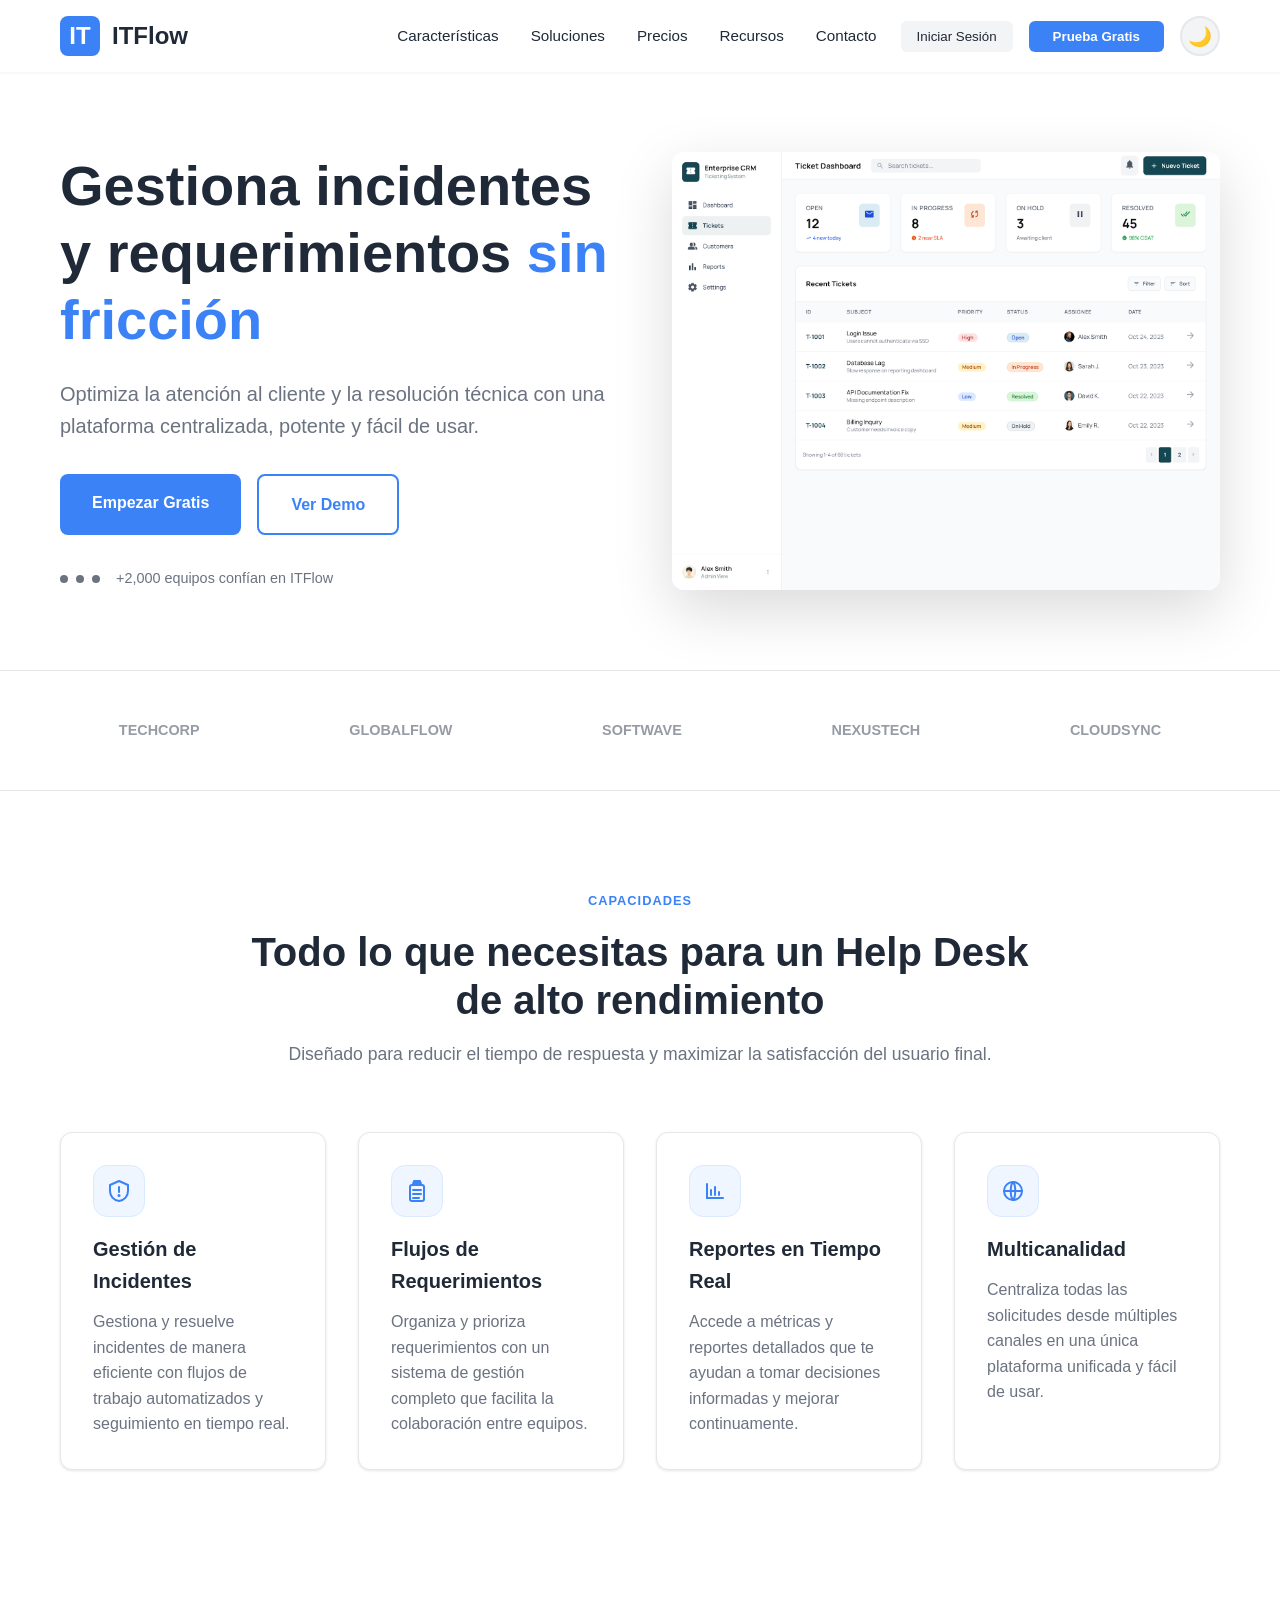
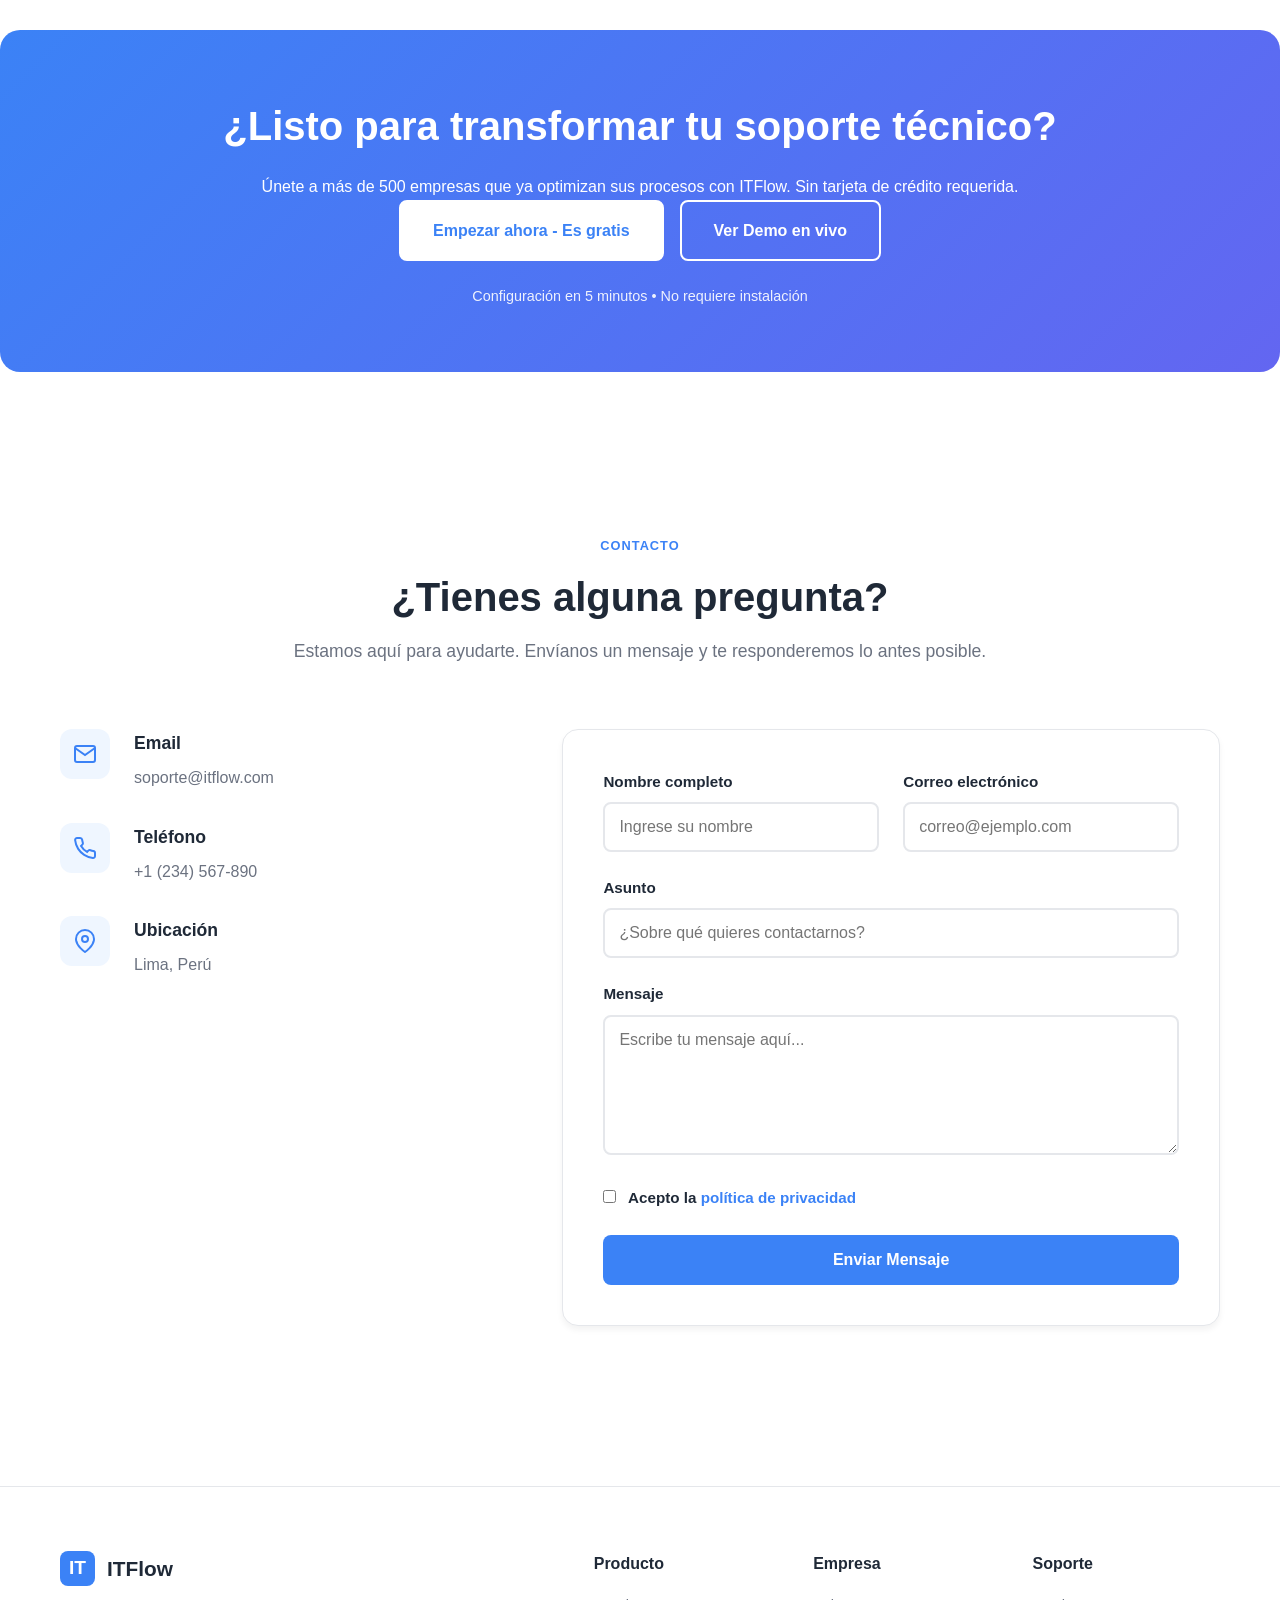
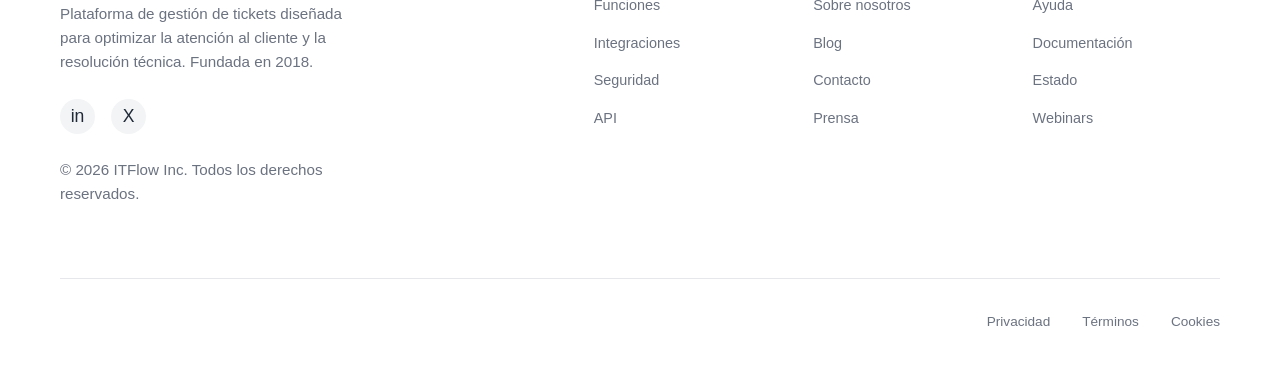
==== commit eb0ef037: "feat: Se agrega imagen." ====
--- a/index.html
+++ b/index.html
@@ -40,7 +40,6 @@
             <div class="container">
                 <div class="hero-content">
                     <div class="hero-text">
-                        <span class="hero-badge">NUEVO: IA PARA AUTOMATIZACIÓN</span>
                         <h1>Gestiona incidentes y requerimientos <span class="highlight">sin fricción</span></h1>
                         <p class="hero-description">Optimiza la atención al cliente y la resolución técnica con una plataforma centralizada, potente y fácil de usar.</p>
                         <div class="hero-buttons">
@@ -55,25 +54,7 @@
                         </div>
                     </div>
                     <div class="hero-visual">
-                        <div class="mockup-container">
-                            <div class="mockup-screen">
-                                <div class="mockup-header">Ticket Summary</div>
-                                <div class="mockup-content">
-                                    <div class="mockup-item">
-                                        <span class="mockup-title">Servidor no responde</span>
-                                        <span class="mockup-status done">Done</span>
-                                    </div>
-                                    <div class="mockup-item">
-                                        <span class="mockup-title">Error en login</span>
-                                        <span class="mockup-status open">Open</span>
-                                    </div>
-                                    <div class="mockup-item">
-                                        <span class="mockup-title">Nueva funcionalidad</span>
-                                        <span class="mockup-status in-progress">In Progress</span>
-                                    </div>
-                                </div>
-                            </div>
-                        </div>
+                        <img src="screen.png" alt="Captura de pantalla de ITFlow">
                     </div>
                 </div>
             </div>
--- a/styles.css
+++ b/styles.css
@@ -50,6 +50,7 @@
     max-width: 1200px;
     margin: 0 auto;
     padding: 0 20px;
+/* Sección Hero/Landing */
 }
 
 /* Encabezado con menú */
@@ -322,6 +323,16 @@
     display: flex;
     justify-content: center;
     align-items: center;
+    width: 100%;
+}
+
+.hero-visual img {
+    width: 100%;
+    max-width: 600px;
+    height: auto;
+    border-radius: 12px;
+    box-shadow: 0 20px 60px rgba(0, 0, 0, 0.15);
+    object-fit: contain;
 }
 
 .mockup-container {
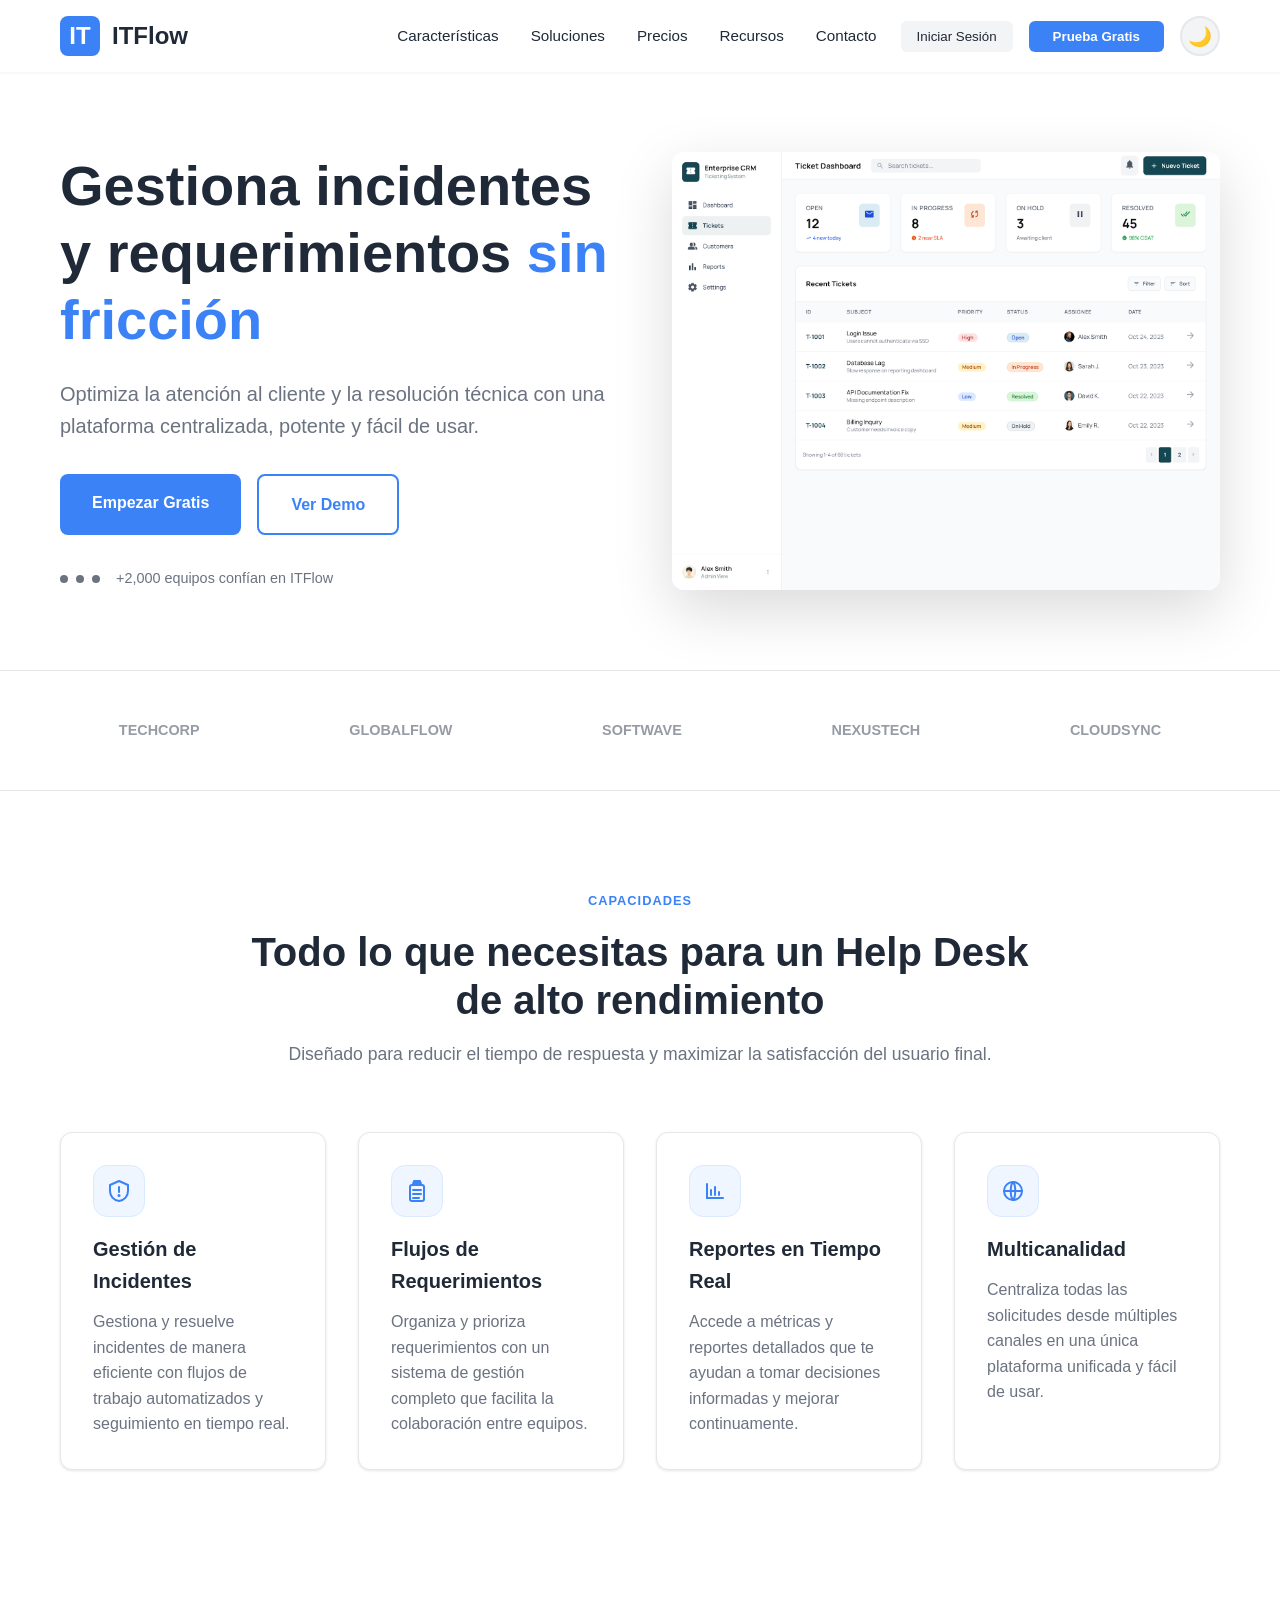
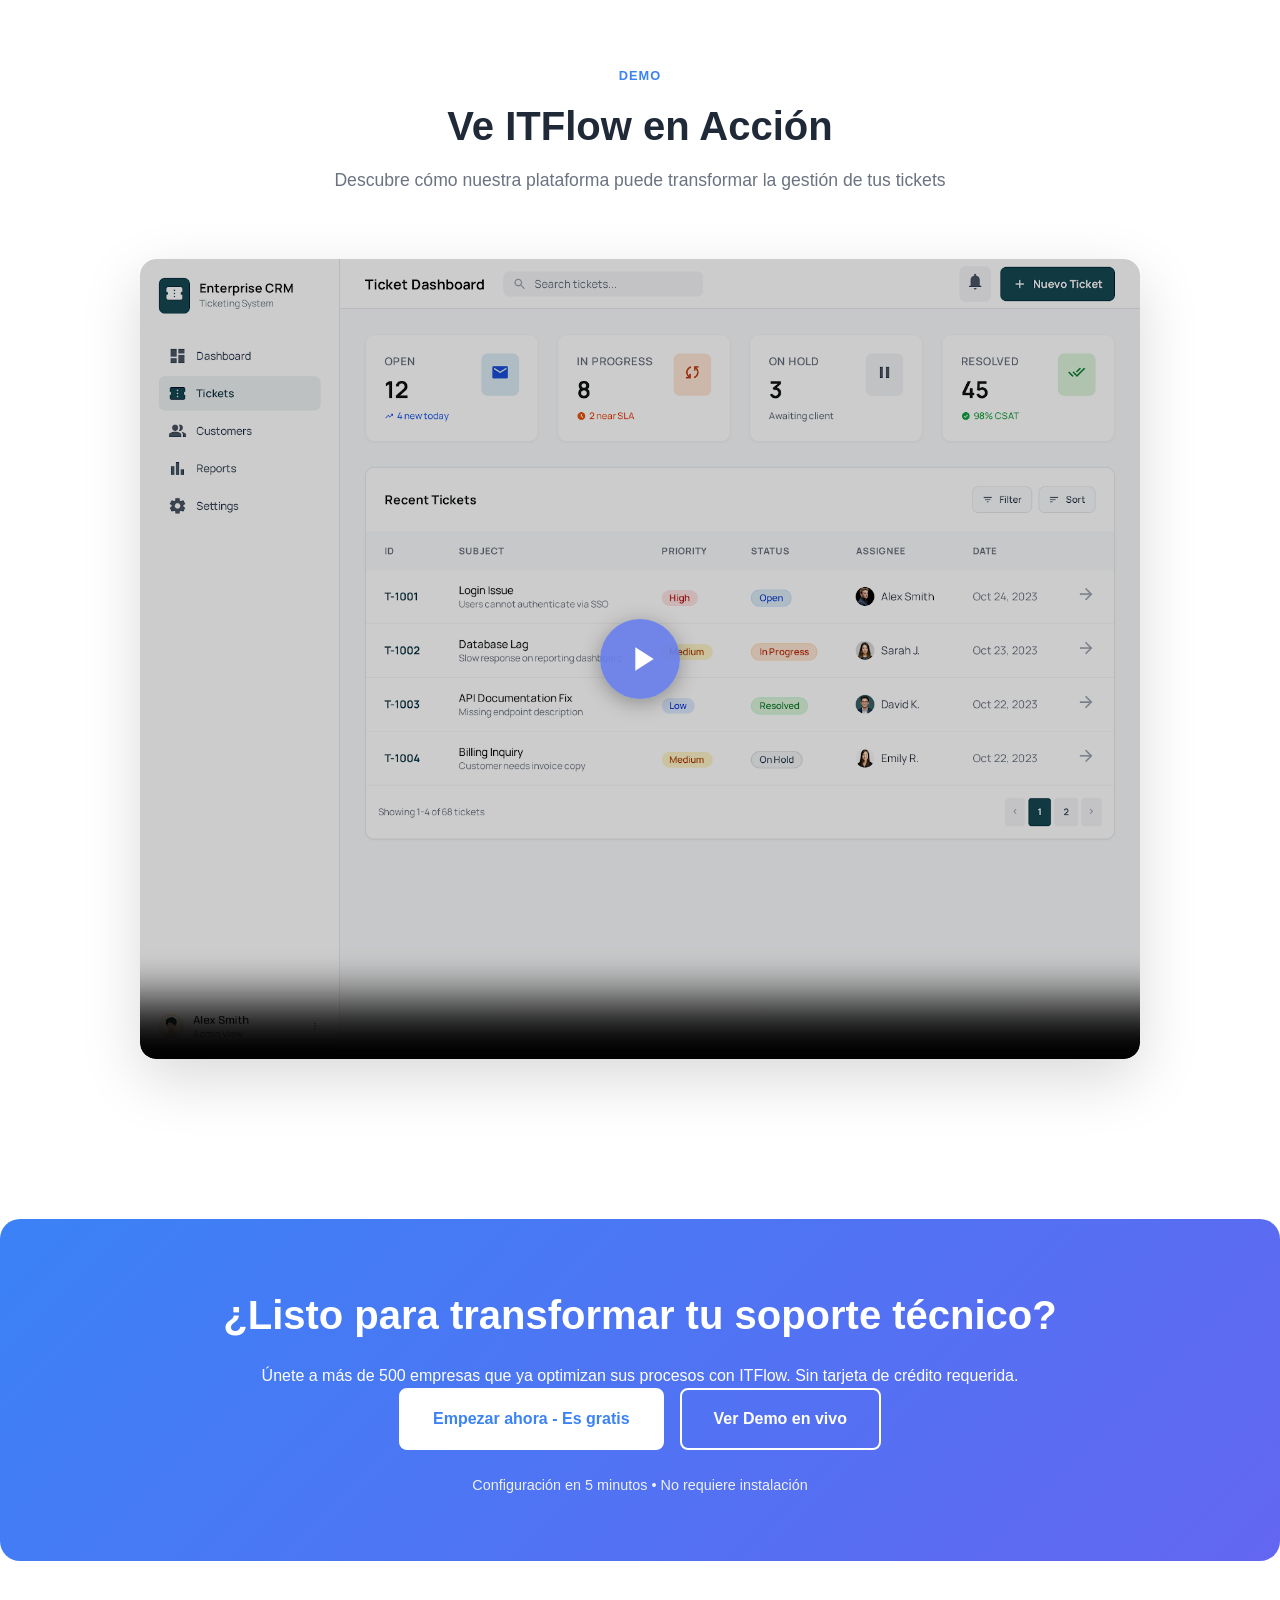
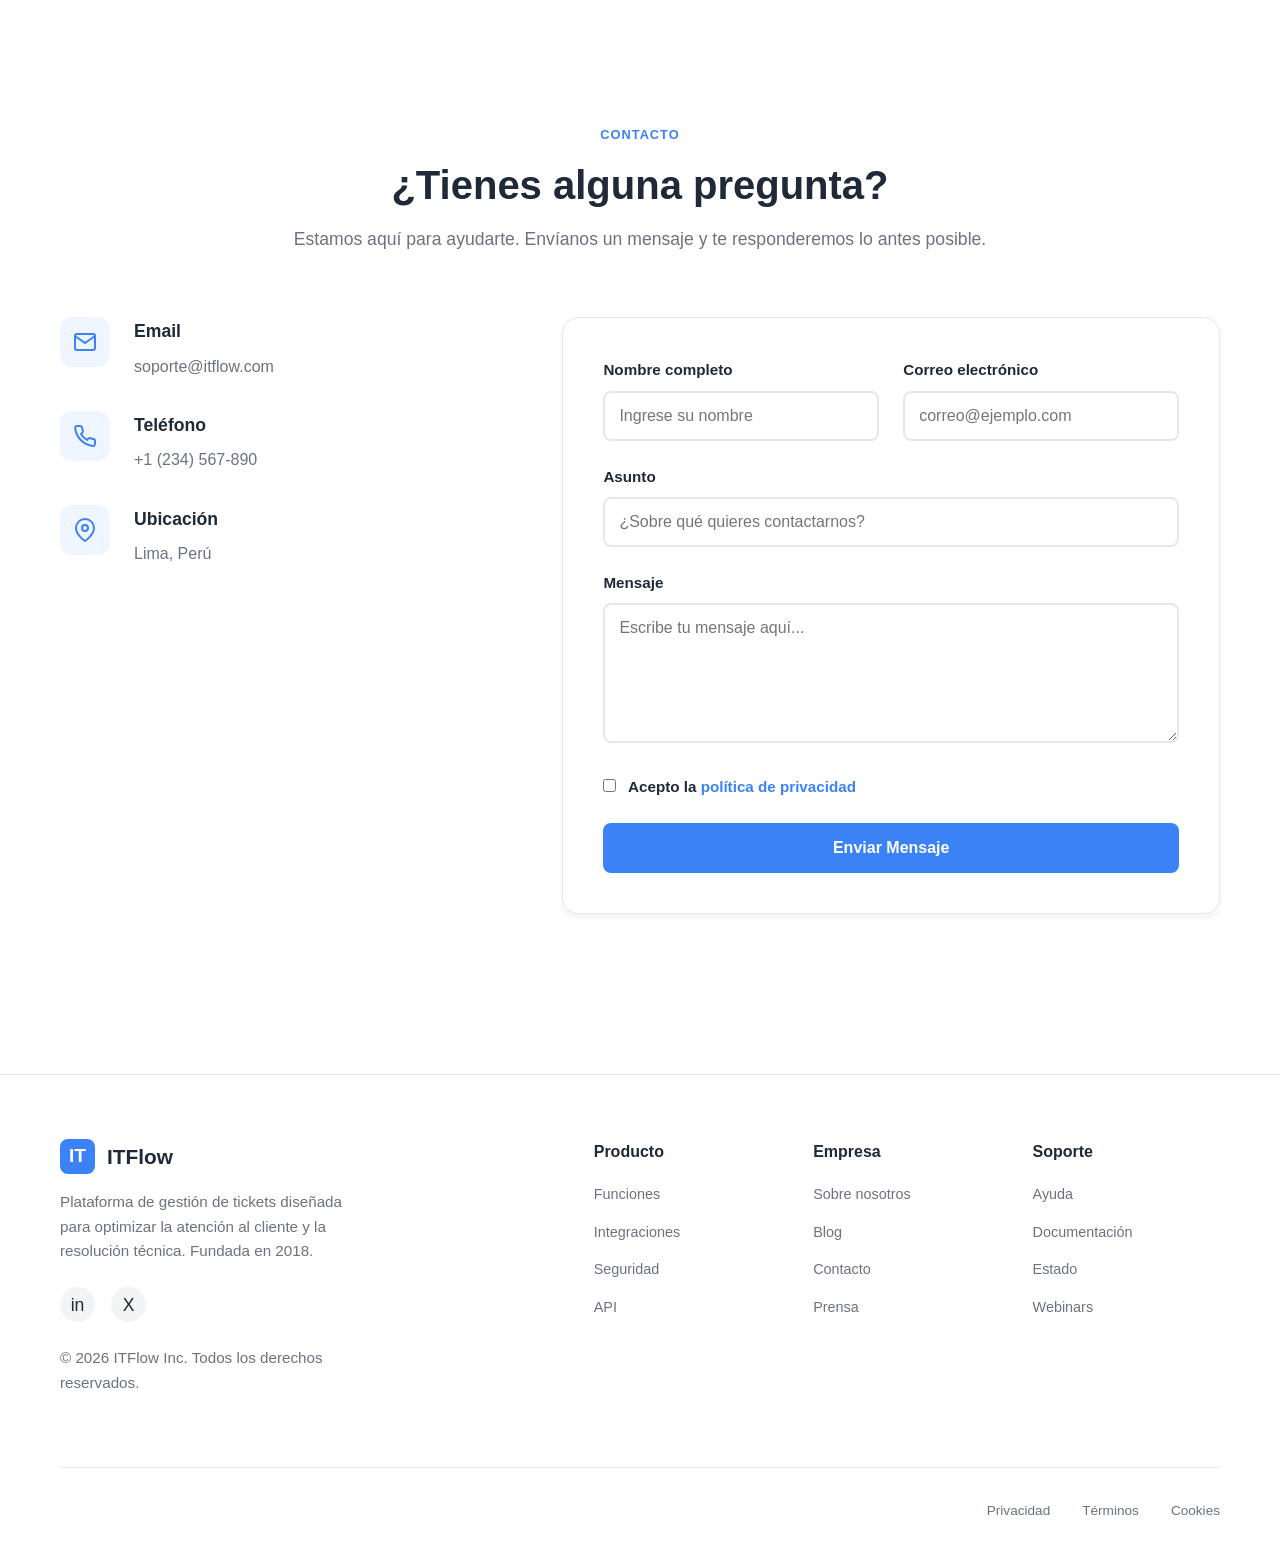
==== commit 7883d689: "feat: Se agregó video." ====
--- a/index.html
+++ b/index.html
@@ -132,6 +132,36 @@
             </div>
         </section>
 
+        <!-- Sección de Video Demo -->
+        <section id="demo" class="video-section">
+            <div class="container">
+                <div class="section-header">
+                    <span class="section-label">DEMO</span>
+                    <h2>Ve ITFlow en Acción</h2>
+                    <p class="section-subtitle">Descubre cómo nuestra plataforma puede transformar la gestión de tus tickets</p>
+                </div>
+                <div class="video-container">
+                    <video 
+                        id="demo-video" 
+                        class="demo-video" 
+                        controls 
+                        poster="screen.png"
+                        preload="metadata"
+                        aria-label="Video demostrativo de ITFlow">
+                        <source src="video_tickets.mp4" type="video/mp4">
+                        Tu navegador no soporta la reproducción de videos. Por favor, actualiza tu navegador.
+                    </video>
+                    <div class="video-overlay" id="video-overlay">
+                        <button class="play-button" id="play-button" aria-label="Reproducir video">
+                            <svg viewBox="0 0 24 24" fill="currentColor">
+                                <path d="M8 5v14l11-7z"/>
+                            </svg>
+                        </button>
+                    </div>
+                </div>
+            </div>
+        </section>
+
         <!-- Banner CTA -->
         <section class="cta-banner">
             <div class="container">
--- a/styles.css
+++ b/styles.css
@@ -486,6 +486,129 @@
     color: #cbd5e1;
 }
 
+/* Sección de Video */
+.video-section {
+    padding: 6rem 0;
+    background: var(--bg-secondary);
+    transition: background 0.3s ease;
+}
+
+.video-container {
+    position: relative;
+    max-width: 1000px;
+    margin: 0 auto;
+    border-radius: 16px;
+    overflow: hidden;
+    box-shadow: 0 20px 60px rgba(0, 0, 0, 0.15);
+    background: var(--bg-primary);
+}
+
+.demo-video {
+    width: 100%;
+    height: auto;
+    display: block;
+    border-radius: 16px;
+}
+
+.video-overlay {
+    position: absolute;
+    top: 0;
+    left: 0;
+    right: 0;
+    bottom: 0;
+    display: flex;
+    align-items: center;
+    justify-content: center;
+    background: rgba(0, 0, 0, 0.2);
+    opacity: 1;
+    transition: opacity 0.3s ease;
+    pointer-events: none;
+    border-radius: 16px;
+}
+
+.video-container:hover .video-overlay {
+    opacity: 1;
+    background: rgba(0, 0, 0, 0.3);
+}
+
+.video-container.playing .video-overlay {
+    opacity: 0;
+    pointer-events: none;
+}
+
+.play-button {
+    width: 80px;
+    height: 80px;
+    border-radius: 50%;
+    background: rgba(102, 126, 234, 0.9);
+    border: none;
+    color: white;
+    cursor: pointer;
+    display: flex;
+    align-items: center;
+    justify-content: center;
+    transition: all 0.3s ease;
+    pointer-events: all;
+    box-shadow: 0 4px 20px rgba(0, 0, 0, 0.3);
+}
+
+.play-button svg {
+    width: 40px;
+    height: 40px;
+    margin-left: 4px;
+}
+
+.play-button:hover {
+    background: rgba(102, 126, 234, 1);
+    transform: scale(1.1);
+    box-shadow: 0 6px 30px rgba(0, 0, 0, 0.4);
+}
+
+.play-button:active {
+    transform: scale(0.95);
+}
+
+.play-button.hidden {
+    display: none;
+}
+
+body.dark-mode .video-container {
+    box-shadow: 0 20px 60px rgba(0, 0, 0, 0.4);
+}
+
+body.dark-mode .play-button {
+    background: rgba(59, 130, 246, 0.9);
+}
+
+body.dark-mode .play-button:hover {
+    background: rgba(59, 130, 246, 1);
+}
+
+/* Responsive para video */
+@media (max-width: 768px) {
+    .video-section {
+        padding: 4rem 0;
+    }
+    
+    .video-container {
+        border-radius: 12px;
+    }
+    
+    .demo-video {
+        border-radius: 12px;
+    }
+    
+    .play-button {
+        width: 60px;
+        height: 60px;
+    }
+    
+    .play-button svg {
+        width: 30px;
+        height: 30px;
+    }
+}
+
 .capabilities-grid {
     display: grid;
     grid-template-columns: repeat(auto-fit, minmax(250px, 1fr));
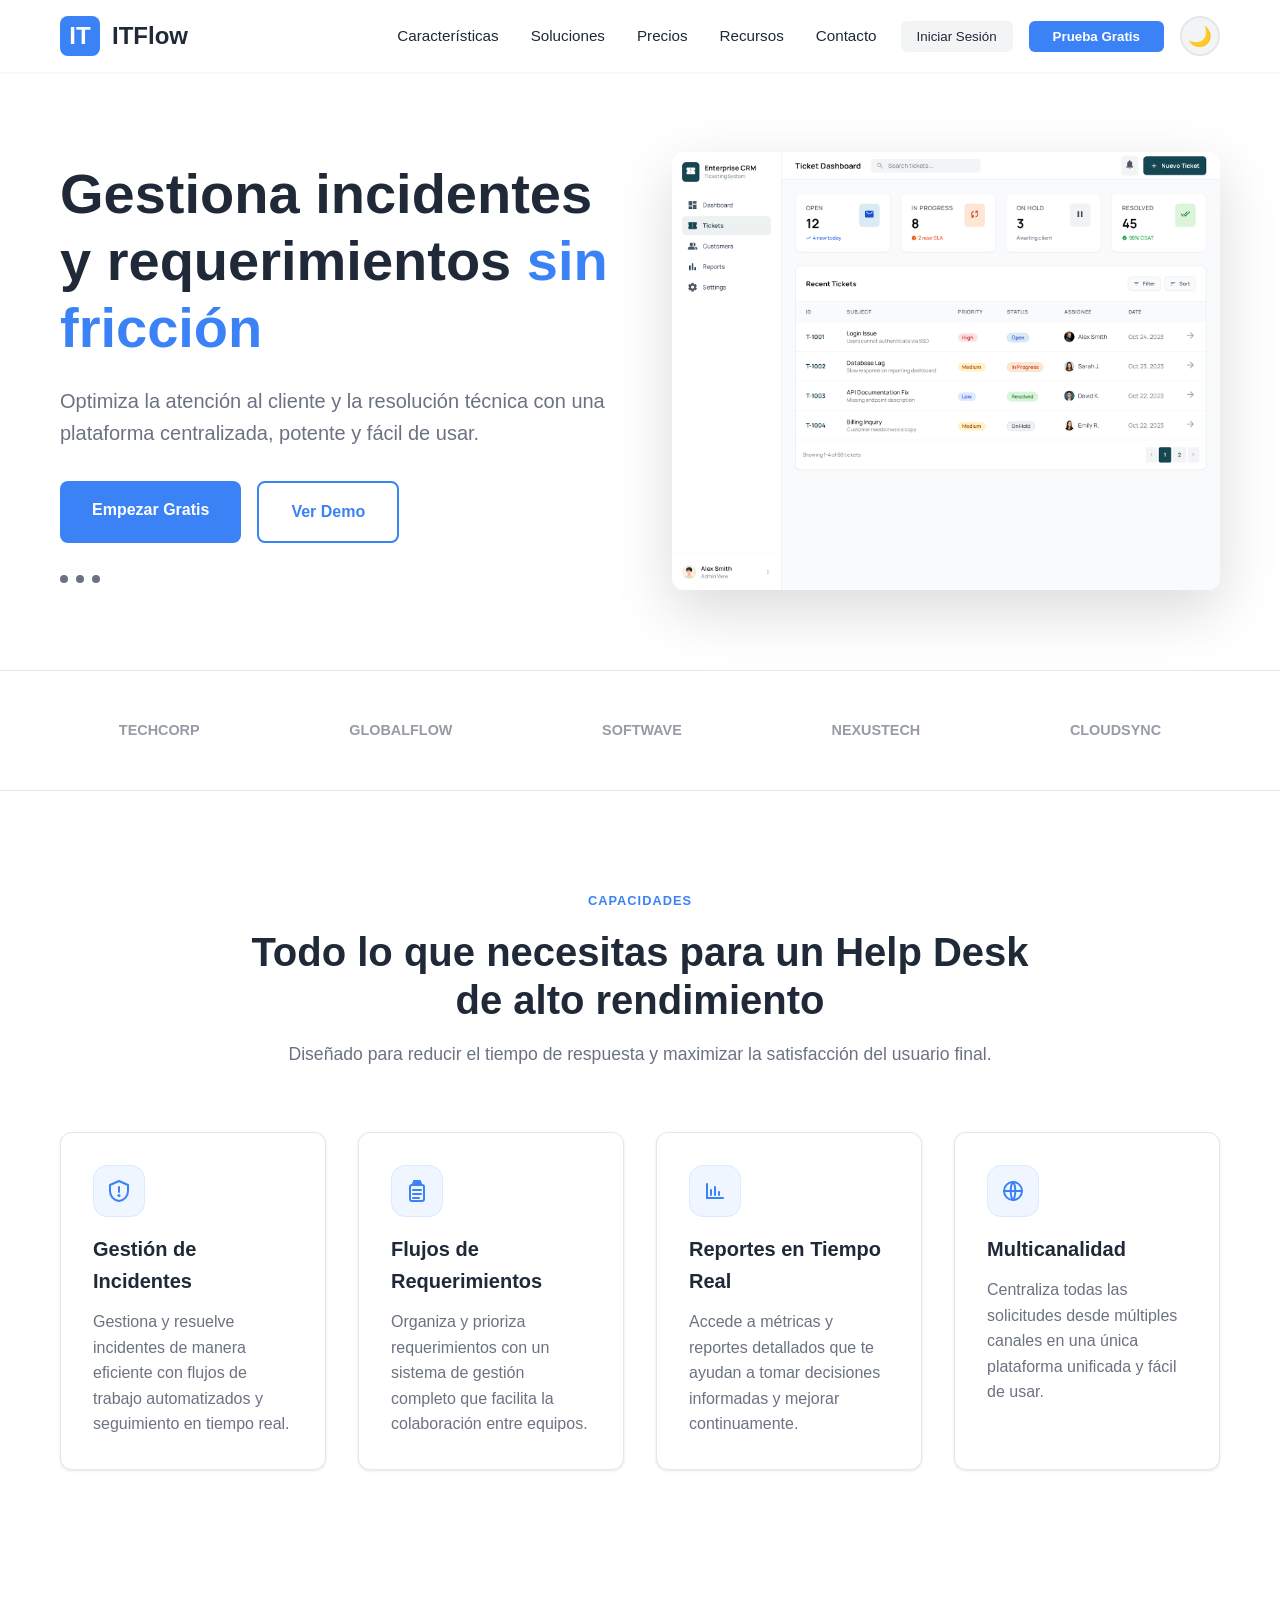
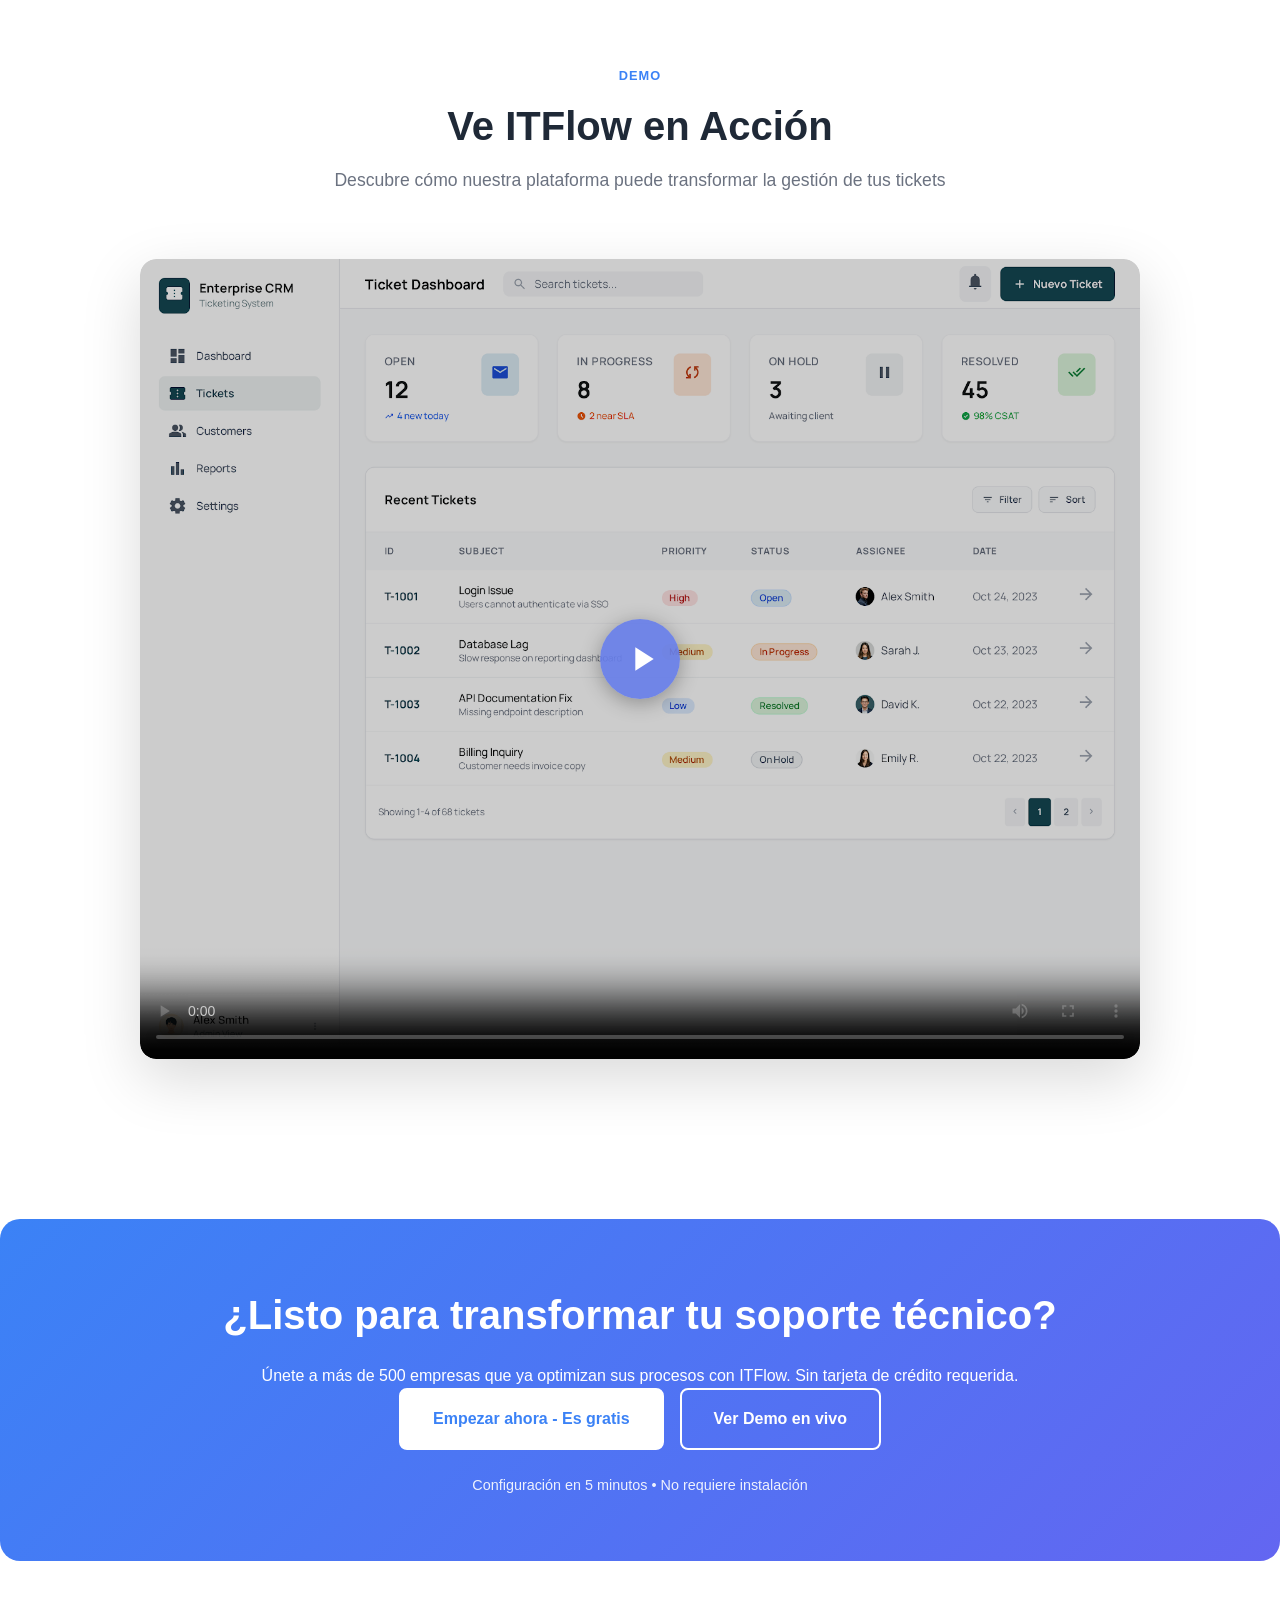
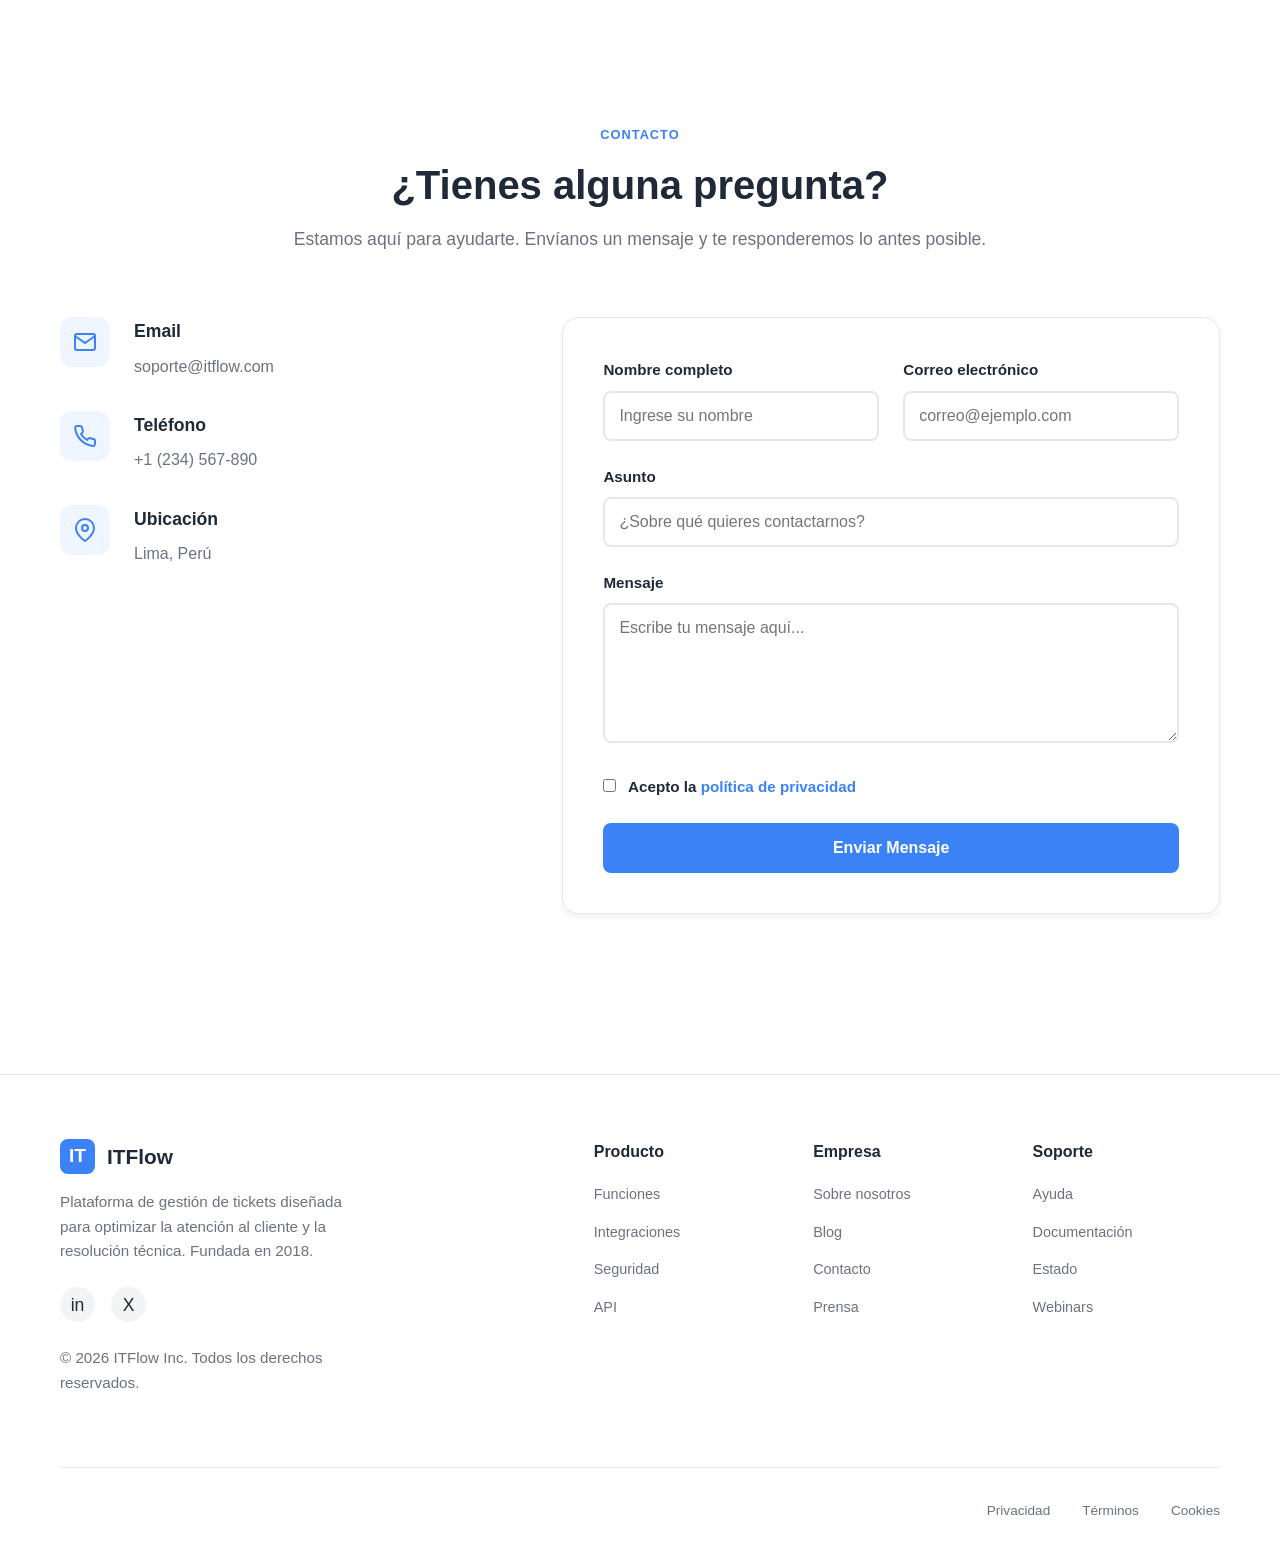
==== commit 1b5961d6: "feat: Se ordenaron los archivos en distintas carpetas." ====
--- a/index.html
+++ b/index.html
@@ -7,7 +7,7 @@
     <meta name="keywords" content="tickets, incidentes, requerimientos, soporte técnico, help desk, itflow">
     <meta name="author" content="ITFlow">
     <title>ITFlow - Gestión de Tickets sin Fricción</title>
-    <link rel="stylesheet" href="styles.css">
+    <link rel="stylesheet" href="css/styles.css">
 </head>
 <body>
     <header>
@@ -20,7 +20,7 @@
                 <ul class="menu">
                     <li><a href="#capacidades">Características</a></li>
                     <li><a href="#soluciones">Soluciones</a></li>
-                    <li><a href="#precios">Precios</a></li>
+                    <li><a href="paginas/precios.html">Precios</a></li>
                     <li><a href="#recursos">Recursos</a></li>
                     <li><a href="#contacto">Contacto</a></li>
                 </ul>
@@ -43,18 +43,18 @@
                         <h1>Gestiona incidentes y requerimientos <span class="highlight">sin fricción</span></h1>
                         <p class="hero-description">Optimiza la atención al cliente y la resolución técnica con una plataforma centralizada, potente y fácil de usar.</p>
                         <div class="hero-buttons">
-                            <a href="#precios" class="btn-primary">Empezar Gratis</a>
+                            <a href="paginas/precios.html" class="btn-primary">Empezar Gratis</a>
                             <a href="#soluciones" class="btn-secondary">Ver Demo</a>
                         </div>
                         <div class="hero-testimonial">
                             <div class="testimonial-dots">
                                 <span></span><span></span><span></span>
                             </div>
-                            <p>+2,000 equipos confían en ITFlow</p>
+                            
                         </div>
                     </div>
                     <div class="hero-visual">
-                        <img src="screen.png" alt="Captura de pantalla de ITFlow">
+                        <img src="assets/img/screen.png" alt="Captura de pantalla de ITFlow">
                     </div>
                 </div>
             </div>
@@ -145,10 +145,10 @@
                         id="demo-video" 
                         class="demo-video" 
                         controls 
-                        poster="screen.png"
+                        poster="assets/img/screen.png"
                         preload="metadata"
                         aria-label="Video demostrativo de ITFlow">
-                        <source src="video_tickets.mp4" type="video/mp4">
+                        <source src="assets/videos/video_tickets.mp4" type="video/mp4">
                         Tu navegador no soporta la reproducción de videos. Por favor, actualiza tu navegador.
                     </video>
                     <div class="video-overlay" id="video-overlay">
@@ -168,7 +168,7 @@
                 <h2>¿Listo para transformar tu soporte técnico?</h2>
                 <p>Únete a más de 500 empresas que ya optimizan sus procesos con ITFlow. Sin tarjeta de crédito requerida.</p>
                 <div class="cta-buttons">
-                    <a href="#precios" class="btn-cta-primary">Empezar ahora - Es gratis</a>
+                    <a href="paginas/precios.html" class="btn-cta-primary">Empezar ahora - Es gratis</a>
                     <a href="#soluciones" class="btn-cta-secondary">Ver Demo en vivo</a>
                 </div>
                 <p class="cta-note">Configuración en 5 minutos • No requiere instalación</p>
@@ -313,6 +313,6 @@
         <span>↑</span>
     </button>
     
-    <script src="theme.js"></script>
+    <script src="js/theme.js"></script>
 </body>
 </html>
--- a/css/styles.css
+++ b/css/styles.css
@@ -0,0 +1,2141 @@
+* {
+    margin: 0;
+    padding: 0;
+    box-sizing: border-box;
+}
+
+/* Variables CSS para tema claro (light) */
+:root {
+    --bg-primary: #ffffff;
+    --bg-secondary: #ffffff;
+    --bg-tertiary: #f3f4f6;
+    --text-primary: #1f2937;
+    --text-secondary: #6b7280;
+    --border-color: #e5e7eb;
+    --shadow: rgba(0, 0, 0, 0.08);
+    --header-gradient: linear-gradient(135deg, #667eea 0%, #764ba2 100%);
+    --card-bg: #ffffff;
+    --table-header-bg: linear-gradient(135deg, #667eea 0%, #764ba2 100%);
+    --table-row-even: #f9fafb;
+    --table-row-hover: #f3f4f6;
+    --table-footer-bg: #f9fafb;
+}
+
+/* Variables CSS para tema oscuro (dark) */
+body.dark-mode {
+    --bg-primary: #0f172a;
+    --bg-secondary: #1e293b;
+    --bg-tertiary: #334155;
+    --text-primary: #f1f5f9;
+    --text-secondary: #cbd5e1;
+    --border-color: #475569;
+    --shadow: rgba(0, 0, 0, 0.3);
+    --header-gradient: linear-gradient(135deg, #3b82f6 0%, #6366f1 100%);
+    --card-bg: #1e293b;
+    --table-header-bg: linear-gradient(135deg, #3b82f6 0%, #6366f1 100%);
+    --table-row-even: #1e293b;
+    --table-row-hover: #334155;
+    --table-footer-bg: #1e293b;
+}
+
+body {
+    font-family: 'Segoe UI', Tahoma, Geneva, Verdana, sans-serif;
+    line-height: 1.6;
+    color: var(--text-primary);
+    background-color: var(--bg-primary);
+    transition: background-color 0.3s ease, color 0.3s ease;
+}
+
+.container {
+    max-width: 1200px;
+    margin: 0 auto;
+    padding: 0 20px;
+/* Sección Hero/Landing */
+}
+
+/* Encabezado con menú */
+header {
+    background: #ffffff;
+    color: var(--text-primary);
+    padding: 1rem 0;
+    box-shadow: 0 1px 3px rgba(0, 0, 0, 0.05);
+    position: sticky;
+    top: 0;
+    z-index: 1000;
+    transition: background 0.3s ease, box-shadow 0.3s ease;
+}
+
+body.dark-mode header {
+    background: var(--bg-secondary);
+    box-shadow: 0 2px 10px rgba(0, 0, 0, 0.3);
+}
+
+header .container {
+    display: flex;
+    justify-content: space-between;
+    align-items: center;
+}
+
+.logo {
+    display: flex;
+    align-items: center;
+    gap: 0.75rem;
+}
+
+.logo-icon {
+    width: 40px;
+    height: 40px;
+    background: #3b82f6;
+    border-radius: 8px;
+    display: flex;
+    align-items: center;
+    justify-content: center;
+    font-size: 1.5rem;
+    color: white;
+    font-weight: bold;
+}
+
+.logo h1 {
+    font-size: 1.5rem;
+    font-weight: 600;
+    color: #1f2937;
+    margin: 0;
+}
+
+nav {
+    display: flex;
+    align-items: center;
+    gap: 1.5rem;
+}
+
+nav ul.menu {
+    list-style: none;
+    display: flex;
+    gap: 2rem;
+    margin: 0;
+}
+
+nav ul.menu li {
+    display: inline-block;
+}
+
+nav ul.menu li a {
+    color: #1f2937;
+    text-decoration: none;
+    font-weight: 500;
+    font-size: 0.95rem;
+    transition: color 0.3s;
+}
+
+nav ul.menu li a:hover {
+    color: #667eea;
+}
+
+.header-actions {
+    display: flex;
+    align-items: center;
+    gap: 1rem;
+}
+
+.btn-login {
+    background: #f3f4f6;
+    color: #1f2937;
+    border: none;
+    padding: 0.5rem 1rem;
+    font-weight: 500;
+    cursor: pointer;
+    border-radius: 6px;
+    transition: background-color 0.3s;
+}
+
+.btn-login:hover {
+    background-color: #e5e7eb;
+}
+
+.btn-trial {
+    background: #3b82f6;
+    color: white;
+    border: none;
+    padding: 0.5rem 1.5rem;
+    font-weight: 600;
+    cursor: pointer;
+    border-radius: 6px;
+    transition: background-color 0.3s;
+}
+
+.btn-trial:hover {
+    background: #2563eb;
+}
+
+/* Botón de cambio de tema */
+.theme-toggle {
+    background: var(--bg-tertiary);
+    border: 2px solid var(--border-color);
+    color: var(--text-primary);
+    border-radius: 50%;
+    width: 40px;
+    height: 40px;
+    font-size: 1.2rem;
+    cursor: pointer;
+    display: flex;
+    align-items: center;
+    justify-content: center;
+    transition: all 0.3s ease;
+}
+
+.theme-toggle:hover {
+    background: var(--bg-primary);
+    transform: scale(1.1);
+}
+
+.theme-toggle:active {
+    transform: scale(0.95);
+}
+
+/* Cuerpo principal */
+main {
+    min-height: calc(100vh - 200px);
+}
+
+.hero {
+    background: var(--bg-primary);
+    padding: 5rem 0;
+    transition: background 0.3s ease;
+}
+
+.hero-content {
+    display: grid;
+    grid-template-columns: 1fr 1fr;
+    gap: 4rem;
+    align-items: center;
+}
+
+.hero-text {
+    text-align: left;
+}
+
+.hero-badge {
+    display: inline-block;
+    background: #dbeafe;
+    color: #1e40af;
+    padding: 0.5rem 1rem;
+    border-radius: 20px;
+    font-size: 0.8rem;
+    font-weight: 600;
+    margin-bottom: 1.5rem;
+    letter-spacing: 0.3px;
+}
+
+body.dark-mode .hero-badge {
+    background: rgba(59, 130, 246, 0.2);
+    color: #93c5fd;
+}
+
+.hero h1 {
+    font-size: 3.5rem;
+    font-weight: 800;
+    line-height: 1.2;
+    margin-bottom: 1.5rem;
+    color: #1f2937;
+}
+
+.hero h1 .highlight {
+    color: #3b82f6;
+    display: inline;
+}
+
+body.dark-mode .hero h1 {
+    color: #f1f5f9;
+}
+
+body.dark-mode .hero h1 .highlight {
+    color: #60a5fa;
+}
+
+.hero-description {
+    font-size: 1.25rem;
+    color: var(--text-secondary);
+    margin-bottom: 2rem;
+    line-height: 1.6;
+}
+
+.hero-buttons {
+    display: flex;
+    gap: 1rem;
+    margin-bottom: 2rem;
+}
+
+.btn-primary {
+    display: inline-block;
+    background: #3b82f6;
+    color: white;
+    padding: 1rem 2rem;
+    text-decoration: none;
+    border-radius: 8px;
+    font-weight: 600;
+    transition: background-color 0.3s, transform 0.3s;
+}
+
+.btn-primary:hover {
+    background: #2563eb;
+    transform: translateY(-2px);
+}
+
+.btn-secondary {
+    display: inline-block;
+    background: white;
+    color: #3b82f6;
+    border: 2px solid #3b82f6;
+    padding: 1rem 2rem;
+    text-decoration: none;
+    border-radius: 8px;
+    font-weight: 600;
+    transition: background-color 0.3s, color 0.3s;
+}
+
+.btn-secondary:hover {
+    background: #eff6ff;
+    color: #2563eb;
+}
+
+.hero-testimonial {
+    display: flex;
+    align-items: center;
+    gap: 1rem;
+    color: var(--text-secondary);
+    font-size: 0.9rem;
+}
+
+.testimonial-dots {
+    display: flex;
+    gap: 0.5rem;
+}
+
+.testimonial-dots span {
+    width: 8px;
+    height: 8px;
+    border-radius: 50%;
+    background: var(--text-secondary);
+}
+
+/* Hero Visual - Mockup */
+.hero-visual {
+    display: flex;
+    justify-content: center;
+    align-items: center;
+    width: 100%;
+}
+
+.hero-visual img {
+    width: 100%;
+    max-width: 600px;
+    height: auto;
+    border-radius: 12px;
+    box-shadow: 0 20px 60px rgba(0, 0, 0, 0.15);
+    object-fit: contain;
+}
+
+.mockup-container {
+    perspective: 1000px;
+}
+
+.mockup-screen {
+    background: #6b7280;
+    border-radius: 20px;
+    padding: 1.5rem;
+    transform: rotateY(-5deg) rotateX(5deg);
+    box-shadow: 0 20px 60px rgba(0, 0, 0, 0.2);
+    width: 100%;
+    max-width: 400px;
+}
+
+.mockup-header {
+    background: rgba(255, 255, 255, 0.2);
+    color: white;
+    padding: 0.75rem;
+    border-radius: 10px;
+    font-weight: 600;
+    margin-bottom: 1rem;
+    text-align: center;
+}
+
+.mockup-content {
+    display: flex;
+    flex-direction: column;
+    gap: 0.75rem;
+}
+
+.mockup-item {
+    background: white;
+    padding: 1rem;
+    border-radius: 8px;
+    display: flex;
+    justify-content: space-between;
+    align-items: center;
+}
+
+.mockup-title {
+    font-weight: 500;
+    color: #1f2937;
+    font-size: 0.9rem;
+}
+
+.mockup-status {
+    padding: 0.25rem 0.75rem;
+    border-radius: 12px;
+    font-size: 0.75rem;
+    font-weight: 600;
+}
+
+.mockup-status.done {
+    background: #d1fae5;
+    color: #065f46;
+}
+
+.mockup-status.open {
+    background: #fee2e2;
+    color: #991b1b;
+}
+
+.mockup-status.in-progress {
+    background: #dbeafe;
+    color: #1e40af;
+}
+
+/* Sección de clientes */
+.clients-section {
+    padding: 3rem 0;
+    background: var(--bg-secondary);
+    border-top: 1px solid var(--border-color);
+    border-bottom: 1px solid var(--border-color);
+    transition: background 0.3s ease;
+}
+
+.clients-logos {
+    display: flex;
+    justify-content: space-around;
+    align-items: center;
+    flex-wrap: wrap;
+    gap: 2rem;
+}
+
+.clients-logos span {
+    color: var(--text-secondary);
+    font-weight: 600;
+    font-size: 0.9rem;
+    opacity: 0.7;
+    transition: opacity 0.3s;
+}
+
+.clients-logos span:hover {
+    opacity: 1;
+}
+
+/* Sección de capacidades */
+.capabilities-section {
+    padding: 6rem 0;
+    background: var(--bg-primary);
+    transition: background 0.3s ease;
+}
+
+.section-header {
+    text-align: center;
+    max-width: 800px;
+    margin: 0 auto 4rem;
+}
+
+.section-label {
+    display: inline-block;
+    color: #3b82f6;
+    font-weight: 700;
+    font-size: 0.8rem;
+    letter-spacing: 1px;
+    margin-bottom: 1rem;
+    text-transform: uppercase;
+}
+
+body.dark-mode .section-label {
+    color: #60a5fa;
+}
+
+body.dark-mode .capability-icon {
+    background: rgba(59, 130, 246, 0.12);
+    border-color: rgba(59, 130, 246, 0.25);
+    color: #93c5fd;
+}
+
+.section-header h2 {
+    font-size: 2.5rem;
+    font-weight: 800;
+    color: #1f2937;
+    margin-bottom: 1rem;
+    line-height: 1.2;
+}
+
+body.dark-mode .section-header h2 {
+    color: #f1f5f9;
+}
+
+.section-subtitle {
+    font-size: 1.1rem;
+    color: var(--text-secondary);
+    line-height: 1.6;
+}
+
+body.dark-mode .section-subtitle {
+    color: #cbd5e1;
+}
+
+/* Sección de Video */
+.video-section {
+    padding: 6rem 0;
+    background: var(--bg-secondary);
+    transition: background 0.3s ease;
+}
+
+.video-container {
+    position: relative;
+    max-width: 1000px;
+    margin: 0 auto;
+    border-radius: 16px;
+    overflow: hidden;
+    box-shadow: 0 20px 60px rgba(0, 0, 0, 0.15);
+    background: var(--bg-primary);
+}
+
+.demo-video {
+    width: 100%;
+    height: auto;
+    display: block;
+    border-radius: 16px;
+}
+
+.video-overlay {
+    position: absolute;
+    top: 0;
+    left: 0;
+    right: 0;
+    bottom: 0;
+    display: flex;
+    align-items: center;
+    justify-content: center;
+    background: rgba(0, 0, 0, 0.2);
+    opacity: 1;
+    transition: opacity 0.3s ease;
+    pointer-events: none;
+    border-radius: 16px;
+}
+
+.video-container:hover .video-overlay {
+    opacity: 1;
+    background: rgba(0, 0, 0, 0.3);
+}
+
+.video-container.playing .video-overlay {
+    opacity: 0;
+    pointer-events: none;
+}
+
+.play-button {
+    width: 80px;
+    height: 80px;
+    border-radius: 50%;
+    background: rgba(102, 126, 234, 0.9);
+    border: none;
+    color: white;
+    cursor: pointer;
+    display: flex;
+    align-items: center;
+    justify-content: center;
+    transition: all 0.3s ease;
+    pointer-events: all;
+    box-shadow: 0 4px 20px rgba(0, 0, 0, 0.3);
+}
+
+.play-button svg {
+    width: 40px;
+    height: 40px;
+    margin-left: 4px;
+}
+
+.play-button:hover {
+    background: rgba(102, 126, 234, 1);
+    transform: scale(1.1);
+    box-shadow: 0 6px 30px rgba(0, 0, 0, 0.4);
+}
+
+.play-button:active {
+    transform: scale(0.95);
+}
+
+.play-button.hidden {
+    display: none;
+}
+
+body.dark-mode .video-container {
+    box-shadow: 0 20px 60px rgba(0, 0, 0, 0.4);
+}
+
+body.dark-mode .play-button {
+    background: rgba(59, 130, 246, 0.9);
+}
+
+body.dark-mode .play-button:hover {
+    background: rgba(59, 130, 246, 1);
+}
+
+/* Responsive para video */
+@media (max-width: 768px) {
+    .video-section {
+        padding: 4rem 0;
+    }
+    
+    .video-container {
+        border-radius: 12px;
+    }
+    
+    .demo-video {
+        border-radius: 12px;
+    }
+    
+    .play-button {
+        width: 60px;
+        height: 60px;
+    }
+    
+    .play-button svg {
+        width: 30px;
+        height: 30px;
+    }
+}
+
+.capabilities-grid {
+    display: grid;
+    grid-template-columns: repeat(auto-fit, minmax(250px, 1fr));
+    gap: 2rem;
+}
+
+.capability-card {
+    background: #ffffff;
+    padding: 2rem;
+    border-radius: 12px;
+    box-shadow: 0 1px 3px rgba(0, 0, 0, 0.1);
+    transition: transform 0.3s, box-shadow 0.3s;
+    border: 1px solid #e5e7eb;
+}
+
+.capability-card:hover {
+    transform: translateY(-5px);
+    box-shadow: 0 8px 20px var(--shadow);
+}
+
+.capability-icon {
+    width: 52px;
+    height: 52px;
+    border-radius: 14px;
+    background: #eff6ff;
+    border: 1px solid #dbeafe;
+    display: inline-flex;
+    align-items: center;
+    justify-content: center;
+    color: #3b82f6; /* currentColor para SVG */
+    margin-bottom: 1rem;
+}
+
+.capability-icon svg {
+    width: 24px;
+    height: 24px;
+    display: block;
+}
+
+.capability-card h3 {
+    font-size: 1.25rem;
+    font-weight: 700;
+    color: #1f2937;
+    margin-bottom: 0.75rem;
+}
+
+.capability-card p {
+    color: var(--text-secondary);
+    line-height: 1.6;
+}
+
+body.dark-mode .capability-card h3 {
+    color: #f1f5f9;
+}
+
+body.dark-mode .capability-card p {
+    color: #cbd5e1;
+}
+
+/* Banner CTA */
+.cta-banner {
+    background: linear-gradient(135deg, #3b82f6 0%, #6366f1 100%);
+    color: white;
+    padding: 4rem 0;
+    text-align: center;
+    margin: 4rem 0;
+    border-radius: 20px;
+    transition: background 0.3s ease;
+}
+
+body.dark-mode .cta-banner {
+    background: linear-gradient(135deg, #3b82f6 0%, #6366f1 100%);
+}
+
+.cta-banner h2 {
+    font-size: 2.5rem;
+    font-weight: 800;
+    margin-bottom: 1rem;
+}
+
+.cta-banner > p {
+    font-size: 1.1rem;
+    margin-bottom: 2rem;
+    opacity: 0.95;
+}
+
+.cta-buttons {
+    display: flex;
+    gap: 1rem;
+    justify-content: center;
+    margin-bottom: 1.5rem;
+}
+
+.btn-cta-primary {
+    background: white;
+    color: #3b82f6;
+    padding: 1rem 2rem;
+    border-radius: 8px;
+    text-decoration: none;
+    font-weight: 600;
+    transition: transform 0.3s, opacity 0.3s;
+    border: 2px solid white;
+}
+
+.btn-cta-primary:hover {
+    transform: translateY(-2px);
+    opacity: 0.95;
+}
+
+.btn-cta-secondary {
+    background: transparent;
+    color: white;
+    border: 2px solid white;
+    padding: 1rem 2rem;
+    border-radius: 8px;
+    text-decoration: none;
+    font-weight: 600;
+    transition: background 0.3s, color 0.3s;
+}
+
+.btn-cta-secondary:hover {
+    background: white;
+    color: #3b82f6;
+}
+
+.cta-note {
+    font-size: 0.9rem;
+    opacity: 0.9;
+    margin-top: 1rem;
+}
+
+/* Sección de información */
+.info-section {
+    padding: 4rem 0;
+    background-color: var(--bg-secondary);
+    transition: background-color 0.3s ease;
+}
+
+.info-section h2 {
+    text-align: center;
+    font-size: 2rem;
+    margin-bottom: 3rem;
+    color: #667eea;
+    transition: color 0.3s ease;
+}
+
+body.dark-mode .info-section h2 {
+    color: #60a5fa;
+}
+
+.cards {
+    display: grid;
+    grid-template-columns: repeat(auto-fit, minmax(300px, 1fr));
+    gap: 2rem;
+}
+
+.card {
+    background-color: var(--card-bg);
+    padding: 2rem;
+    border-radius: 10px;
+    box-shadow: 0 4px 6px var(--shadow);
+    transition: transform 0.3s, background-color 0.3s ease, box-shadow 0.3s ease;
+    border: 1px solid var(--border-color);
+}
+
+.card:hover {
+    transform: translateY(-5px);
+}
+
+.card h3 {
+    color: #667eea;
+    margin-bottom: 1rem;
+    font-size: 1.5rem;
+    transition: color 0.3s ease;
+}
+
+body.dark-mode .card h3 {
+    color: #60a5fa;
+}
+
+.card ul {
+    margin-top: 1rem;
+    padding-left: 1.5rem;
+}
+
+.card ul li {
+    margin-bottom: 0.5rem;
+}
+
+/* Sección de formulario */
+.form-section {
+    padding: 4rem 0;
+    background-color: var(--bg-primary);
+    transition: background-color 0.3s ease;
+}
+
+.form-section h2 {
+    text-align: center;
+    font-size: 2rem;
+    margin-bottom: 2rem;
+    color: #667eea;
+    transition: color 0.3s ease;
+}
+
+body.dark-mode .form-section h2 {
+    color: #60a5fa;
+}
+
+.ticket-form {
+    max-width: 700px;
+    margin: 0 auto;
+    background-color: var(--bg-secondary);
+    padding: 2rem;
+    border-radius: 10px;
+    box-shadow: 0 4px 6px var(--shadow);
+    transition: background-color 0.3s ease, box-shadow 0.3s ease;
+    border: 1px solid var(--border-color);
+}
+
+.form-group {
+    margin-bottom: 1.5rem;
+}
+
+.form-group label {
+    display: block;
+    margin-bottom: 0.5rem;
+    font-weight: 600;
+    color: var(--text-primary);
+    transition: color 0.3s ease;
+}
+
+.form-group input[type="text"],
+.form-group input[type="email"],
+.form-group input[type="date"],
+.form-group input[type="file"],
+.form-group select,
+.form-group textarea {
+    width: 100%;
+    padding: 0.75rem;
+    border: 2px solid var(--border-color);
+    border-radius: 5px;
+    font-size: 1rem;
+    font-family: inherit;
+    transition: border-color 0.3s, background-color 0.3s ease, color 0.3s ease;
+    background-color: var(--bg-secondary);
+    color: var(--text-primary);
+}
+
+.form-group input:focus,
+.form-group select:focus,
+.form-group textarea:focus {
+    outline: none;
+    border-color: #667eea;
+}
+
+body.dark-mode .form-group input:focus,
+body.dark-mode .form-group select:focus,
+body.dark-mode .form-group textarea:focus {
+    border-color: #a78bfa;
+}
+
+.form-group textarea {
+    resize: vertical;
+}
+
+.form-group input[type="checkbox"] {
+    width: auto;
+    margin-right: 0.5rem;
+}
+
+.form-buttons {
+    display: flex;
+    gap: 1rem;
+    justify-content: center;
+    margin-top: 2rem;
+}
+
+.btn-submit {
+    background-color: #667eea;
+    color: white;
+    padding: 0.75rem 2rem;
+    border: none;
+    border-radius: 5px;
+    font-size: 1rem;
+    font-weight: bold;
+    cursor: pointer;
+    transition: background-color 0.3s;
+}
+
+.btn-submit:hover {
+    background-color: #5568d3;
+}
+
+.btn-reset {
+    background-color: #6b7280;
+    color: white;
+    padding: 0.75rem 2rem;
+    border: none;
+    border-radius: 5px;
+    font-size: 1rem;
+    font-weight: bold;
+    cursor: pointer;
+    transition: background-color 0.3s;
+}
+
+.btn-reset:hover {
+    background-color: #4b5563;
+}
+
+/* Sección de tabla */
+.table-section {
+    padding: 4rem 0;
+    background-color: white;
+}
+
+.table-section h2 {
+    text-align: center;
+    font-size: 2rem;
+    margin-bottom: 2rem;
+    color: #667eea;
+}
+
+.tickets-table {
+    width: 100%;
+    border-collapse: collapse;
+    margin: 0 auto;
+    background-color: white;
+    box-shadow: 0 4px 6px rgba(0,0,0,0.1);
+    border-radius: 10px;
+    overflow: hidden;
+}
+
+.tickets-table thead {
+    background: linear-gradient(135deg, #667eea 0%, #764ba2 100%);
+    color: white;
+}
+
+.tickets-table th {
+    padding: 1rem;
+    text-align: left;
+    font-weight: 600;
+    text-transform: uppercase;
+    font-size: 0.9rem;
+}
+
+.tickets-table tbody tr {
+    border-bottom: 1px solid var(--border-color);
+    transition: background-color 0.3s;
+    background-color: var(--bg-secondary);
+}
+
+.tickets-table tbody tr:hover {
+    background-color: var(--table-row-hover) !important;
+}
+
+.tickets-table tbody tr:nth-child(even) {
+    background-color: var(--table-row-even);
+}
+
+.tickets-table tbody tr:nth-child(even):hover {
+    background-color: var(--table-row-hover) !important;
+}
+
+.tickets-table td {
+    padding: 1rem;
+    color: var(--text-primary);
+    transition: color 0.3s ease;
+}
+
+.tickets-table tfoot {
+    background-color: var(--table-footer-bg);
+    font-weight: bold;
+    transition: background-color 0.3s ease;
+}
+
+.tickets-table tfoot td {
+    text-align: center;
+    color: #667eea;
+    transition: color 0.3s ease;
+}
+
+body.dark-mode .tickets-table tfoot td {
+    color: #60a5fa;
+}
+
+/* Clases para prioridades */
+.prioridad-critica {
+    color: #dc2626;
+    font-weight: bold;
+}
+
+.prioridad-alta {
+    color: #ea580c;
+    font-weight: bold;
+}
+
+.prioridad-media {
+    color: #ca8a04;
+    font-weight: bold;
+}
+
+.prioridad-baja {
+    color: #16a34a;
+    font-weight: bold;
+}
+
+/* Clases para estados */
+.estado-abierto {
+    background-color: #fef3c7;
+    color: #92400e;
+    padding: 0.25rem 0.75rem;
+    border-radius: 20px;
+    display: inline-block;
+    font-weight: 600;
+}
+
+.estado-en-proceso {
+    background-color: #dbeafe;
+    color: #1e40af;
+    padding: 0.25rem 0.75rem;
+    border-radius: 20px;
+    display: inline-block;
+    font-weight: 600;
+}
+
+.estado-resuelto {
+    background-color: #d1fae5;
+    color: #065f46;
+    padding: 0.25rem 0.75rem;
+    border-radius: 20px;
+    display: inline-block;
+    font-weight: 600;
+}
+
+.estado-pendiente {
+    background-color: #f3f4f6;
+    color: #374151;
+    padding: 0.25rem 0.75rem;
+    border-radius: 20px;
+    display: inline-block;
+    font-weight: 600;
+}
+
+body.dark-mode .estado-pendiente {
+    background-color: #334155;
+    color: #cbd5e1;
+}
+
+/* Sección multimedia */
+.multimedia-section {
+    padding: 4rem 0;
+    background-color: var(--bg-primary);
+    transition: background-color 0.3s ease;
+}
+
+.multimedia-section h2 {
+    text-align: center;
+    font-size: 2rem;
+    margin-bottom: 2rem;
+    color: #667eea;
+    transition: color 0.3s ease;
+}
+
+body.dark-mode .multimedia-section h2 {
+    color: #60a5fa;
+}
+
+.multimedia-content {
+    display: grid;
+    grid-template-columns: repeat(auto-fit, minmax(300px, 1fr));
+    gap: 2rem;
+}
+
+.media-item {
+    background-color: var(--bg-secondary);
+    padding: 2rem;
+    border-radius: 10px;
+    box-shadow: 0 4px 6px var(--shadow);
+    text-align: center;
+    transition: background-color 0.3s ease, box-shadow 0.3s ease;
+    border: 1px solid var(--border-color);
+}
+
+.media-item h3 {
+    color: #667eea;
+    margin-bottom: 1rem;
+    transition: color 0.3s ease;
+}
+
+body.dark-mode .media-item h3 {
+    color: #60a5fa;
+}
+
+.media-image {
+    width: 100%;
+    max-width: 400px;
+    height: auto;
+    border-radius: 10px;
+    margin: 1rem 0;
+    box-shadow: 0 4px 6px rgba(0,0,0,0.1);
+}
+
+.media-video {
+    width: 100%;
+    max-width: 400px;
+    height: auto;
+    border-radius: 10px;
+    margin: 1rem 0;
+    box-shadow: 0 4px 6px rgba(0,0,0,0.1);
+}
+
+.media-audio {
+    width: 100%;
+    max-width: 400px;
+    margin: 1rem 0;
+}
+
+.media-item p {
+    margin-top: 1rem;
+    color: var(--text-secondary);
+    transition: color 0.3s ease;
+}
+
+/* Pie de página */
+footer {
+    background: var(--bg-secondary);
+    color: var(--text-primary);
+    padding: 4rem 0 2rem;
+    margin-top: 4rem;
+    border-top: 1px solid var(--border-color);
+    transition: background 0.3s ease;
+}
+
+.footer-content {
+    display: grid;
+    grid-template-columns: 1.5fr 2fr;
+    gap: 4rem;
+    margin-bottom: 3rem;
+}
+
+.footer-brand {
+    max-width: 300px;
+}
+
+.footer-logo {
+    display: flex;
+    align-items: center;
+    gap: 0.75rem;
+    margin-bottom: 1rem;
+}
+
+.footer-logo .logo-icon {
+    width: 35px;
+    height: 35px;
+    background: #3b82f6;
+    border-radius: 8px;
+    display: flex;
+    align-items: center;
+    justify-content: center;
+    font-size: 1.2rem;
+    color: white;
+}
+
+.footer-logo h3 {
+    font-size: 1.3rem;
+    font-weight: 600;
+    color: #1f2937;
+    margin: 0;
+}
+
+.footer-brand > p {
+    color: var(--text-secondary);
+    line-height: 1.6;
+    margin-bottom: 1.5rem;
+    font-size: 0.95rem;
+}
+
+.footer-social {
+    display: flex;
+    gap: 1rem;
+    margin-bottom: 1.5rem;
+}
+
+.footer-social span {
+    width: 35px;
+    height: 35px;
+    border-radius: 50%;
+    background: var(--bg-tertiary);
+    display: flex;
+    align-items: center;
+    justify-content: center;
+    cursor: pointer;
+    transition: background 0.3s;
+    font-size: 1.1rem;
+}
+
+.footer-social span:hover {
+    background: var(--border-color);
+}
+
+.footer-copyright {
+    color: var(--text-secondary);
+    font-size: 0.85rem;
+    margin: 0;
+}
+
+.footer-links {
+    display: grid;
+    grid-template-columns: repeat(3, 1fr);
+    gap: 2rem;
+}
+
+.footer-column h4 {
+    font-size: 1rem;
+    font-weight: 700;
+    color: var(--text-primary);
+    margin-bottom: 1rem;
+}
+
+.footer-column ul {
+    list-style: none;
+}
+
+.footer-column ul li {
+    margin-bottom: 0.75rem;
+}
+
+.footer-column ul li a {
+    color: var(--text-secondary);
+    text-decoration: none;
+    font-size: 0.9rem;
+    transition: color 0.3s;
+}
+
+.footer-column ul li a:hover {
+    color: #667eea;
+}
+
+body.dark-mode .footer-column ul li a:hover {
+    color: #60a5fa;
+}
+
+.footer-bottom {
+    display: flex;
+    justify-content: flex-end;
+    gap: 2rem;
+    padding-top: 2rem;
+    border-top: 1px solid var(--border-color);
+}
+
+.footer-bottom a {
+    color: var(--text-secondary);
+    text-decoration: none;
+    font-size: 0.85rem;
+    transition: color 0.3s;
+}
+
+.footer-bottom a:hover {
+    color: #667eea;
+}
+
+body.dark-mode .footer-bottom a:hover {
+    color: #60a5fa;
+}
+
+/* Responsive Design */
+@media (max-width: 968px) {
+    .hero-content {
+        grid-template-columns: 1fr;
+        text-align: center;
+    }
+
+    .hero-text {
+        text-align: center;
+    }
+
+    .hero h1 {
+        font-size: 2.5rem;
+    }
+
+    .footer-content {
+        grid-template-columns: 1fr;
+    }
+
+    .footer-links {
+        grid-template-columns: repeat(2, 1fr);
+    }
+
+    .capabilities-grid {
+        grid-template-columns: repeat(2, 1fr);
+    }
+
+    .cta-buttons {
+        flex-direction: column;
+        align-items: center;
+    }
+
+    .btn-cta-primary,
+    .btn-cta-secondary {
+        width: 100%;
+        max-width: 300px;
+    }
+}
+
+@media (max-width: 768px) {
+    header .container {
+        flex-wrap: wrap;
+    }
+
+    nav {
+        width: 100%;
+        justify-content: space-between;
+        margin-top: 1rem;
+    }
+
+    nav ul.menu {
+        display: none;
+    }
+
+    .header-actions {
+        gap: 0.5rem;
+    }
+
+    .btn-login,
+    .btn-trial {
+        font-size: 0.85rem;
+        padding: 0.4rem 1rem;
+    }
+
+    .hero {
+        padding: 3rem 0;
+    }
+
+    .hero h1 {
+        font-size: 2rem;
+    }
+
+    .hero-description {
+        font-size: 1rem;
+    }
+
+    .hero-buttons {
+        flex-direction: column;
+    }
+
+    .hero-buttons a {
+        width: 100%;
+        text-align: center;
+    }
+
+    .clients-logos {
+        flex-direction: column;
+        gap: 1rem;
+    }
+
+    .section-header h2 {
+        font-size: 2rem;
+    }
+
+    .capabilities-grid {
+        grid-template-columns: 1fr;
+    }
+
+    .footer-links {
+        grid-template-columns: 1fr;
+    }
+
+    .footer-bottom {
+        flex-direction: column;
+        align-items: flex-start;
+        gap: 1rem;
+    }
+
+    .tickets-table {
+        font-size: 0.9rem;
+    }
+
+    .tickets-table th,
+    .tickets-table td {
+        padding: 0.5rem;
+    }
+
+    .form-buttons {
+        flex-direction: column;
+    }
+
+    .btn-submit,
+    .btn-reset {
+        width: 100%;
+    }
+
+    .cta-banner h2 {
+        font-size: 1.8rem;
+    }
+
+    .cta-banner > p {
+        font-size: 1rem;
+    }
+}
+
+/* Botón para volver al inicio */
+.scroll-to-top {
+    position: fixed;
+    bottom: 30px;
+    right: 30px;
+    width: 50px;
+    height: 50px;
+    background: linear-gradient(135deg, #667eea 0%, #764ba2 100%);
+    color: white;
+    border: none;
+    border-radius: 50%;
+    cursor: pointer;
+    display: none;
+    align-items: center;
+    justify-content: center;
+    font-size: 1.5rem;
+    box-shadow: 0 4px 12px rgba(0, 0, 0, 0.15);
+    z-index: 1000;
+    transition: all 0.3s ease;
+    opacity: 0;
+    transform: translateY(20px);
+}
+
+.scroll-to-top.show {
+    display: flex;
+    opacity: 1;
+    transform: translateY(0);
+}
+
+.scroll-to-top:hover {
+    transform: translateY(-5px);
+    box-shadow: 0 6px 20px rgba(0, 0, 0, 0.25);
+    background: linear-gradient(135deg, #5568d3 0%, #6a3d8f 100%);
+}
+
+.scroll-to-top:active {
+    transform: translateY(-2px);
+}
+
+.scroll-to-top span {
+    line-height: 1;
+}
+
+body.dark-mode .scroll-to-top {
+    background: linear-gradient(135deg, #3b82f6 0%, #6366f1 100%);
+}
+
+body.dark-mode .scroll-to-top:hover {
+    background: linear-gradient(135deg, #2563eb 0%, #4f46e5 100%);
+}
+
+@media (max-width: 768px) {
+    .scroll-to-top {
+        bottom: 20px;
+        right: 20px;
+        width: 45px;
+        height: 45px;
+        font-size: 1.3rem;
+    }
+}
+
+/* Sección de Contacto */
+.contact-section {
+    padding: 6rem 0;
+    background: var(--bg-primary);
+    transition: background 0.3s ease;
+}
+
+.contact-content {
+    display: grid;
+    grid-template-columns: 1fr 1.5fr;
+    gap: 4rem;
+    margin-top: 3rem;
+}
+
+.contact-info {
+    display: flex;
+    flex-direction: column;
+    gap: 2rem;
+}
+
+.info-item {
+    display: flex;
+    align-items: flex-start;
+    gap: 1.5rem;
+}
+
+.info-icon {
+    width: 50px;
+    height: 50px;
+    background: #eff6ff;
+    border-radius: 12px;
+    display: flex;
+    align-items: center;
+    justify-content: center;
+    flex-shrink: 0;
+    color: #3b82f6;
+}
+
+.info-icon svg {
+    width: 24px;
+    height: 24px;
+}
+
+.info-item h3 {
+    font-size: 1.1rem;
+    font-weight: 700;
+    color: #1f2937;
+    margin-bottom: 0.5rem;
+}
+
+.info-item p {
+    color: var(--text-secondary);
+    font-size: 1rem;
+}
+
+.contact-form {
+    background: #ffffff;
+    padding: 2.5rem;
+    border-radius: 16px;
+    box-shadow: 0 4px 6px rgba(0, 0, 0, 0.05);
+    border: 1px solid #e5e7eb;
+}
+
+.form-row {
+    display: grid;
+    grid-template-columns: 1fr 1fr;
+    gap: 1.5rem;
+}
+
+.contact-form .form-group {
+    margin-bottom: 1.5rem;
+}
+
+.contact-form .form-group label {
+    display: block;
+    margin-bottom: 0.5rem;
+    font-weight: 600;
+    color: #1f2937;
+    font-size: 0.95rem;
+}
+
+.contact-form .form-group input[type="text"],
+.contact-form .form-group input[type="email"],
+.contact-form .form-group textarea {
+    width: 100%;
+    padding: 0.875rem;
+    border: 2px solid #e5e7eb;
+    border-radius: 8px;
+    font-size: 1rem;
+    font-family: inherit;
+    transition: border-color 0.3s, background-color 0.3s;
+    background-color: #ffffff;
+    color: #1f2937;
+}
+
+.contact-form .form-group input:focus,
+.contact-form .form-group textarea:focus {
+    outline: none;
+    border-color: #3b82f6;
+    background-color: #ffffff;
+}
+
+.contact-form .form-group textarea {
+    resize: vertical;
+    min-height: 120px;
+}
+
+.contact-form .form-group input[type="checkbox"] {
+    width: auto;
+    margin-right: 0.5rem;
+    cursor: pointer;
+}
+
+.contact-form .form-group label a {
+    color: #3b82f6;
+    text-decoration: none;
+    transition: color 0.3s;
+}
+
+.contact-form .form-group label a:hover {
+    color: #2563eb;
+    text-decoration: underline;
+}
+
+.btn-submit-contact {
+    width: 100%;
+    background: #3b82f6;
+    color: white;
+    padding: 1rem 2rem;
+    border: none;
+    border-radius: 8px;
+    font-size: 1rem;
+    font-weight: 600;
+    cursor: pointer;
+    transition: background-color 0.3s, transform 0.3s;
+}
+
+.btn-submit-contact:hover {
+    background: #2563eb;
+    transform: translateY(-2px);
+}
+
+.btn-submit-contact:active {
+    transform: translateY(0);
+}
+
+body.dark-mode .contact-section {
+    background: var(--bg-primary);
+}
+
+body.dark-mode .contact-form {
+    background: var(--bg-secondary);
+    border-color: var(--border-color);
+}
+
+body.dark-mode .contact-form .form-group input[type="text"],
+body.dark-mode .contact-form .form-group input[type="email"],
+body.dark-mode .contact-form .form-group textarea {
+    background-color: var(--bg-tertiary);
+    border-color: var(--border-color);
+    color: var(--text-primary);
+}
+
+body.dark-mode .info-icon {
+    background: rgba(59, 130, 246, 0.2);
+    color: #60a5fa;
+}
+
+body.dark-mode .info-item h3 {
+    color: var(--text-primary);
+}
+
+@media (max-width: 968px) {
+    .contact-content {
+        grid-template-columns: 1fr;
+        gap: 3rem;
+    }
+    
+    .form-row {
+        grid-template-columns: 1fr;
+    }
+}
+
+@media (max-width: 768px) {
+    .contact-section {
+        padding: 4rem 0;
+    }
+    
+    .contact-form {
+        padding: 1.5rem;
+    }
+    
+    .info-item {
+        flex-direction: column;
+        text-align: center;
+    }
+    
+    .info-icon {
+        margin: 0 auto;
+    }
+}
+
+/* ============================================
+   ESTILOS PARA PÁGINA DE PRECIOS
+   ============================================ */
+
+/* Sección Hero de Precios */
+.pricing-hero {
+    padding: 4rem 0 3rem;
+    background: var(--bg-primary);
+    text-align: center;
+    transition: background 0.3s ease;
+}
+
+.pricing-hero-content {
+    max-width: 800px;
+    margin: 0 auto;
+}
+
+.pricing-hero h1 {
+    font-size: 3rem;
+    font-weight: 800;
+    color: var(--text-primary);
+    margin-bottom: 1.5rem;
+    line-height: 1.2;
+}
+
+.pricing-hero .highlight {
+    color: #3b82f6;
+}
+
+body.dark-mode .pricing-hero .highlight {
+    color: #60a5fa;
+}
+
+.pricing-subtitle {
+    font-size: 1.25rem;
+    color: var(--text-secondary);
+    line-height: 1.6;
+}
+
+/* Sección de Planes de Precios */
+.pricing-plans-section {
+    padding: 3rem 0 6rem;
+    background: var(--bg-primary);
+    transition: background 0.3s ease;
+}
+
+/* Toggle Mensual/Anual */
+.pricing-toggle-container {
+    display: flex;
+    justify-content: center;
+    margin-bottom: 3rem;
+}
+
+.pricing-toggle {
+    display: inline-flex;
+    background: var(--bg-tertiary);
+    border-radius: 8px;
+    padding: 4px;
+    gap: 4px;
+}
+
+.toggle-btn {
+    padding: 0.75rem 1.5rem;
+    border: none;
+    background: transparent;
+    color: var(--text-secondary);
+    font-weight: 600;
+    font-size: 0.95rem;
+    border-radius: 6px;
+    cursor: pointer;
+    transition: all 0.3s ease;
+}
+
+.toggle-btn.active {
+    background: #3b82f6;
+    color: white;
+}
+
+body.dark-mode .toggle-btn.active {
+    background: #3b82f6;
+}
+
+.toggle-btn:hover:not(.active) {
+    color: var(--text-primary);
+}
+
+/* Cards de Planes */
+.pricing-cards {
+    display: grid;
+    grid-template-columns: repeat(3, 1fr);
+    gap: 2rem;
+    max-width: 1200px;
+    margin: 0 auto;
+}
+
+.pricing-card {
+    background: var(--card-bg);
+    border: 2px solid var(--border-color);
+    border-radius: 16px;
+    padding: 2.5rem;
+    position: relative;
+    transition: all 0.3s ease;
+    display: flex;
+    flex-direction: column;
+}
+
+.pricing-card:hover {
+    transform: translateY(-5px);
+    box-shadow: 0 10px 30px var(--shadow);
+}
+
+.pricing-card-featured {
+    border-color: #3b82f6;
+    border-width: 3px;
+    transform: scale(1.05);
+}
+
+.pricing-card-featured:hover {
+    transform: scale(1.08) translateY(-5px);
+}
+
+.plan-badge {
+    position: absolute;
+    top: -12px;
+    left: 50%;
+    transform: translateX(-50%);
+    background: #3b82f6;
+    color: white;
+    padding: 0.5rem 1.5rem;
+    border-radius: 20px;
+    font-size: 0.85rem;
+    font-weight: 700;
+    text-transform: uppercase;
+    letter-spacing: 0.5px;
+}
+
+.plan-header {
+    margin-bottom: 2rem;
+}
+
+.plan-header h3 {
+    font-size: 1.75rem;
+    font-weight: 800;
+    color: var(--text-primary);
+    margin-bottom: 0.75rem;
+}
+
+.plan-description {
+    color: var(--text-secondary);
+    font-size: 1rem;
+    line-height: 1.5;
+}
+
+.plan-price {
+    margin-bottom: 2rem;
+    display: flex;
+    align-items: baseline;
+    gap: 0.5rem;
+}
+
+.price-amount {
+    font-size: 3rem;
+    font-weight: 800;
+    color: var(--text-primary);
+    line-height: 1;
+}
+
+.price-period {
+    font-size: 1.1rem;
+    color: var(--text-secondary);
+}
+
+.plan-button {
+    width: 100%;
+    padding: 1rem 2rem;
+    border-radius: 8px;
+    font-weight: 600;
+    font-size: 1rem;
+    cursor: pointer;
+    transition: all 0.3s ease;
+    border: 2px solid;
+    margin-bottom: 2rem;
+}
+
+.plan-button-primary {
+    background: linear-gradient(135deg, #3b82f6 0%, #6366f1 100%);
+    color: white;
+    border-color: transparent;
+}
+
+.plan-button-primary:hover {
+    transform: translateY(-2px);
+    box-shadow: 0 6px 20px rgba(59, 130, 246, 0.4);
+}
+
+.plan-button-secondary {
+    background: white;
+    color: var(--text-primary);
+    border-color: var(--border-color);
+}
+
+.plan-button-secondary:hover {
+    background: var(--bg-tertiary);
+    border-color: #3b82f6;
+    color: #3b82f6;
+}
+
+.plan-button-outline {
+    background: transparent;
+    color: #3b82f6;
+    border-color: #3b82f6;
+}
+
+.plan-button-outline:hover {
+    background: #3b82f6;
+    color: white;
+}
+
+.plan-features {
+    flex-grow: 1;
+}
+
+.features-label {
+    font-size: 0.85rem;
+    font-weight: 700;
+    color: var(--text-secondary);
+    text-transform: uppercase;
+    letter-spacing: 0.5px;
+    margin-bottom: 1rem;
+}
+
+.features-list {
+    list-style: none;
+    padding: 0;
+    margin: 0;
+}
+
+.features-list li {
+    display: flex;
+    align-items: center;
+    gap: 0.75rem;
+    margin-bottom: 1rem;
+    color: var(--text-primary);
+    font-size: 1rem;
+}
+
+.check-icon {
+    width: 20px;
+    height: 20px;
+    color: #3b82f6;
+    flex-shrink: 0;
+}
+
+body.dark-mode .check-icon {
+    color: #60a5fa;
+}
+
+/* Sección de Comparación */
+.comparison-section {
+    padding: 6rem 0;
+    background: var(--bg-secondary);
+    transition: background 0.3s ease;
+}
+
+.comparison-table-container {
+    overflow-x: auto;
+    margin-top: 3rem;
+}
+
+.comparison-table {
+    width: 100%;
+    border-collapse: collapse;
+    background: var(--card-bg);
+    border-radius: 12px;
+    overflow: hidden;
+    box-shadow: 0 4px 6px var(--shadow);
+}
+
+.comparison-table thead {
+    background: var(--bg-tertiary);
+}
+
+.comparison-table th {
+    padding: 1.25rem;
+    text-align: left;
+    font-weight: 700;
+    font-size: 0.9rem;
+    color: var(--text-primary);
+    text-transform: uppercase;
+    letter-spacing: 0.5px;
+}
+
+.comparison-table th:first-child {
+    width: 40%;
+}
+
+.comparison-table .highlight-column {
+    background: rgba(59, 130, 246, 0.1);
+    color: #3b82f6;
+    font-weight: 700;
+}
+
+body.dark-mode .comparison-table .highlight-column {
+    background: rgba(59, 130, 246, 0.2);
+    color: #60a5fa;
+}
+
+.comparison-table tbody tr {
+    border-bottom: 1px solid var(--border-color);
+    transition: background 0.3s ease;
+}
+
+.comparison-table tbody tr:hover {
+    background: var(--bg-tertiary);
+}
+
+.comparison-table tbody tr.category-row {
+    background: var(--bg-tertiary);
+    font-weight: 700;
+}
+
+.comparison-table tbody tr.category-row:hover {
+    background: var(--bg-tertiary);
+}
+
+.comparison-table td {
+    padding: 1.25rem;
+    color: var(--text-primary);
+    font-size: 0.95rem;
+}
+
+.comparison-table td:first-child {
+    font-weight: 600;
+}
+
+.comparison-table .check-icon {
+    width: 24px;
+    height: 24px;
+    color: #3b82f6;
+}
+
+body.dark-mode .comparison-table .check-icon {
+    color: #60a5fa;
+}
+
+.comparison-table td:not(:first-child) {
+    text-align: center;
+}
+
+/* Sección FAQ */
+.faq-section {
+    padding: 6rem 0;
+    background: var(--bg-primary);
+    transition: background 0.3s ease;
+}
+
+.faq-container {
+    max-width: 800px;
+    margin: 3rem auto 0;
+    display: flex;
+    flex-direction: column;
+    gap: 2rem;
+}
+
+.faq-item {
+    background: var(--card-bg);
+    padding: 2rem;
+    border-radius: 12px;
+    border: 1px solid var(--border-color);
+    box-shadow: 0 2px 4px var(--shadow);
+    transition: all 0.3s ease;
+}
+
+.faq-item:hover {
+    box-shadow: 0 4px 12px var(--shadow);
+    transform: translateY(-2px);
+}
+
+.faq-item h3 {
+    font-size: 1.25rem;
+    font-weight: 700;
+    color: var(--text-primary);
+    margin-bottom: 1rem;
+}
+
+.faq-item p {
+    color: var(--text-secondary);
+    line-height: 1.6;
+    font-size: 1rem;
+}
+
+/* Estilos para enlace activo en navegación */
+nav ul.menu li a.active {
+    color: #3b82f6;
+}
+
+body.dark-mode nav ul.menu li a.active {
+    color: #60a5fa;
+}
+
+/* Footer simplificado para página de precios */
+.footer-bottom p {
+    text-align: center;
+    color: var(--text-secondary);
+    font-size: 0.9rem;
+    margin: 0;
+}
+
+/* Responsive para página de precios */
+@media (max-width: 968px) {
+    .pricing-cards {
+        grid-template-columns: 1fr;
+        gap: 2rem;
+    }
+    
+    .pricing-card-featured {
+        transform: scale(1);
+    }
+    
+    .pricing-card-featured:hover {
+        transform: translateY(-5px);
+    }
+    
+    .pricing-hero h1 {
+        font-size: 2.5rem;
+    }
+    
+    .comparison-table-container {
+        overflow-x: scroll;
+    }
+}
+
+@media (max-width: 768px) {
+    .pricing-hero {
+        padding: 3rem 0 2rem;
+    }
+    
+    .pricing-hero h1 {
+        font-size: 2rem;
+    }
+    
+    .pricing-subtitle {
+        font-size: 1.1rem;
+    }
+    
+    .pricing-plans-section {
+        padding: 2rem 0 4rem;
+    }
+    
+    .comparison-section,
+    .faq-section {
+        padding: 4rem 0;
+    }
+    
+    .comparison-table {
+        font-size: 0.85rem;
+    }
+    
+    .comparison-table th,
+    .comparison-table td {
+        padding: 0.75rem;
+    }
+    
+    .faq-item {
+        padding: 1.5rem;
+    }
+}
